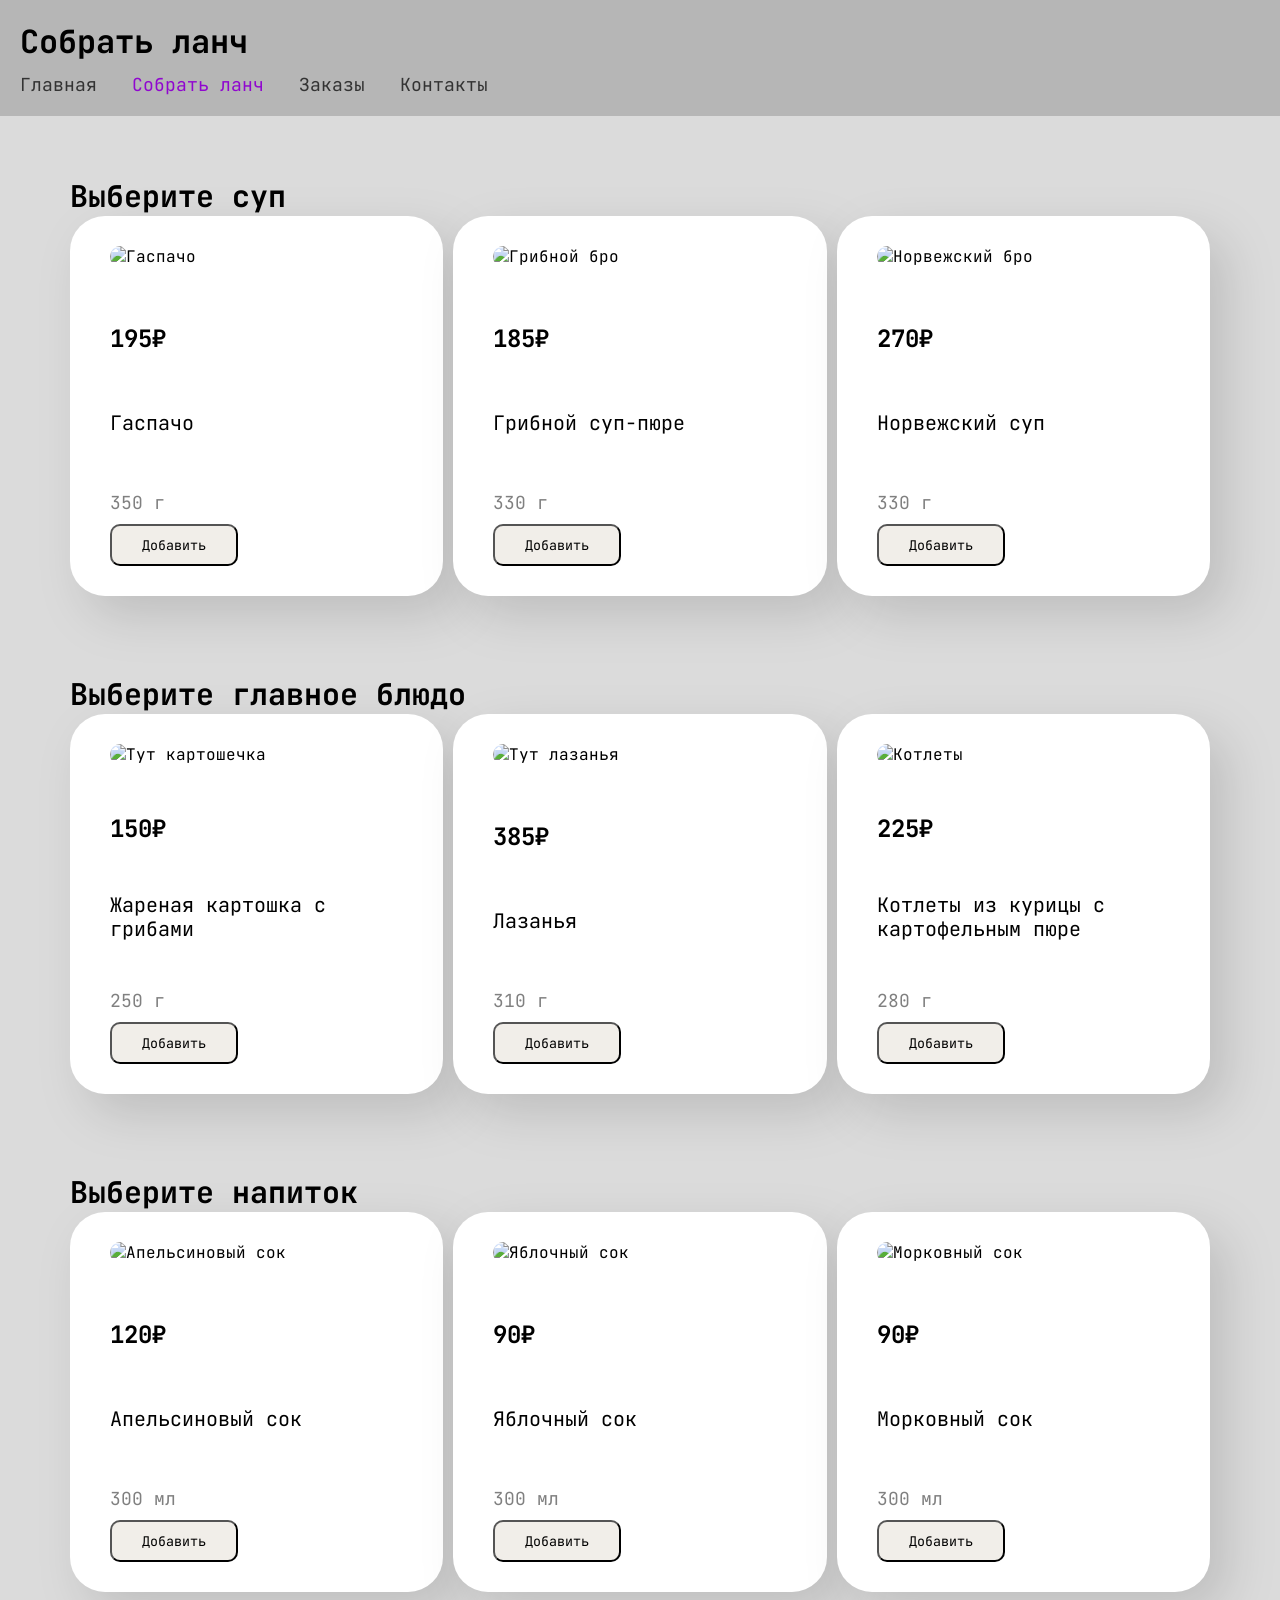
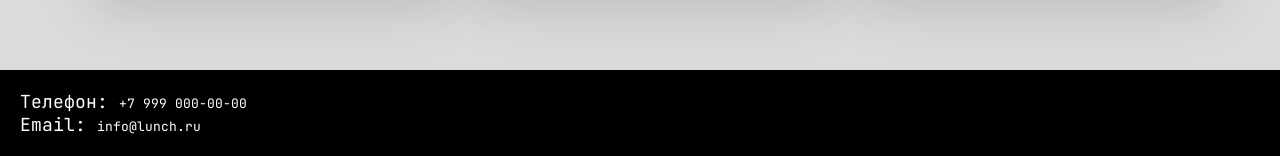
==== lunch.html @ 831307e5 "fix: поправила согласно требованиям" ====
<!doctype html>
<html lang="ru">
<head>
  <meta charset="utf-8">
  <meta name="viewport" content="width=device-width, initial-scale=1">
  <title>Собрать ланч</title>

  <link rel="stylesheet" href="style.css">
  <link rel="stylesheet" href="lunch.css">
</head>
<body>
  <div>
    <header>
      <h1 class="site-title">Собрать ланч</h1>
      <nav class="main-nav">
        <a href="index.html">Главная</a>
        <a href="lunch.html" id="active">Собрать ланч</a>
        <a href="">Заказы</a>
        <a href="#contacts">Контакты</a>
      </nav>
    </header>

    <main>
      <section class="product-section">
        <h2>Выберите суп</h2>
        <div class="products-grid" role="list">
          <div class="product-card" role="listitem">
            <img src="./src/menu/soups/gazpacho.jpg" alt="Гаспачо">
            <p class="price">195₽</p>
            <p class="name">Гаспачо</p>
            <div class="product-bottom">
              <p class="weight">350 г</p>
              <button class="btn">Добавить</button>
            </div>
          </div>

          <div class="product-card">
            <img src="./src/menu/soups/mushroom_soup.jpg" alt="Грибной бро">
            <p class="price">185₽</p>
            <p class="name">Грибной суп-пюре</p>
            <div class="product-bottom">
              <p class="weight">330 г</p>
              <button class="btn">Добавить</button>
            </div>
          </div>

          <div class="product-card">
            <img src="./src/menu/soups/norwegian_soup.jpg" alt="Норвежский бро">
            <p class="price">270₽</p>
            <p class="name">Норвежский суп</p>
            <div class="product-bottom">
              <p class="weight">330 г</p>
              <button class="btn">Добавить</button>
            </div>
          </div>
        </div>
      </section>


      <section class="product-section">
        <h2>Выберите главное блюдо</h2>
        <div class="products-grid">
          <div class="product-card">
            <img src="./src/menu/main_course/friedpotatoeswithmushrooms1.jpg" alt="Тут картошечка">
            <p class="price">150₽</p>
            <p class="name">Жареная картошка с грибами</p>
            <div class="product-bottom">
              <p class="weight">250 г</p>
              <button class="btn">Добавить</button>
            </div>
          </div>

          <div class="product-card">
            <img src="./src/menu/main_course/lasagna.jpg" alt="Тут лазанья">
            <p class="price">385₽</p>
            <p class="name">Лазанья</p>
            <div class="product-bottom">
              <p class="weight">310 г</p>
              <button class="btn">Добавить</button>
            </div>
          </div>

          <div class="product-card">
            <img src="./src/menu/main_course/chickencutletsandmashedpotatoes.jpg" alt="Котлеты">
            <p class="price">225₽</p>
            <p class="name">Котлеты из курицы с картофельным пюре</p>
            <div class="product-bottom">
              <p class="weight">280 г</p>
              <button class="btn">Добавить</button>
            </div>
          </div>
        </div>
      </section>

      <section class="product-section">
        <h2>Выберите напиток</h2>
        <div class="products-grid">
          <div class="product-card">
            <img src="./src/menu/beverages/orangejuice.jpg" alt="Апельсиновый сок">
            <p class="price">120₽</p>
            <p class="name">Апельсиновый сок</p>
            <div class="product-bottom">
              <p class="weight">300 мл</p>
              <button class="btn">Добавить</button>
            </div>
          </div>

          <div class="product-card">
            <img src="./src/menu/beverages/applejuice.jpg" alt="Яблочный сок">
            <p class="price">90₽</p>
            <p class="name">Яблочный сок</p>
            <div class="product-bottom">
              <p class="weight">300 мл</p>
              <button class="btn">Добавить</button>
            </div>
          </div>

          <div class="product-card">
            <img src="./src/menu/beverages/carrotjuice.jpg" alt="Морковный сок">
            <p class="price">90₽</p>
            <p class="name">Морковный сок</p>
            <div class="product-bottom">
              <p class="weight">300 мл</p>
              <button class="btn">Добавить</button>
            </div>
          </div>
        </div>
      </section>
    </main>

    <footer id="contacts">
      <p>Телефон: <a href="tel:+79990000000">+7 999 000-00-00</a></p>
      <p>Email: <a href="mailto:info@lunch.ru">info@lunch.ru</a></p>
  </footer>
  </div>
</body>
</html>
---- style.css ----
@import url('https://fonts.googleapis.com/css2?family=JetBrains+Mono:ital,wght@0,100..800;1,100..800&display=swap');


* {
    box-sizing: border-box;
    margin: 0;
    padding: 0;
    font-family: 'JetBrains Mono', monospace;
}

p {
    font-size: 18px;
}

body {
    display: flex;
    flex-direction: column;
}

header {
    background-color: #b6b6b6;
    padding: 20px;
}

header h1 {
    font-size: 32px;
    margin-bottom: 10px;
}

nav {
    display: flex;
    gap: 15px;
    flex-wrap: wrap;
}

nav a {
    margin-right: 20px;
    text-decoration: none;
    font-size: 18px;
    color: #333;
}

nav a:hover {
    color: #9007cf;
}

#active {
    color: #9007cf;
}

main {
    flex: 1;

    padding: 30px;
    background-color: #dbdbdb;
}

section {
    margin-bottom: 40px;
}

.about h2 {
    width: 100%;
    font-size: 20px;
}

.about img {
    width: 400px;
    height: auto;
    display: block;
    margin: 20px 0;
}

.about p {
   max-width: 500px; 
}

.benefits ul {
    margin-top: 10px;
    padding-left: 20px;
    font-size: 18px;
}

.benefits li {
    margin-bottom: 10px;
}

h2 {
    font-size: 30px;
}

table {
    width: 100%;
    border-collapse: collapse;
    padding: 10px;
    font-size: 16px;
}

table, th, td {
    border: 1px solid #aaa;
}

th, td {
    padding: 12px;
    text-align: left;
}

footer {
    background-color: black;
    color: white;
    padding: 20px;
}

footer a {
    text-decoration: none;
    font-size: small;
    color: white;
}

footer a:hover {
    color: #9007cf;
}

@media (max-width: 800px) {
    .about img {
        width: 500px;
    }
    nav {
        justify-content: space-between;
    }

    
}

@media (max-width: 600px) {
    header h1 {
        text-align: center;
    }
    nav {
        flex-direction: column;
        align-items: center;
    }

    nav a {
        font-size: 22px;
    }
    .about img {
        width: 100%;
    }
    table {
        font-size: 14px;
    }
}

@media (max-width: 400px) {
    table {
        font-size: 12px;
    }
}
---- lunch.css ----
.product-section {
    padding: 30px 40px;
    background: transparent;
    margin-bottom: 18px;
  }
  
.products-grid {
    display:grid;
    grid-template-columns: repeat(3, 1fr);
    gap: 10px;
}

.product-card {
    display:flex;
    flex-direction:column;

    justify-content: space-between;
    min-height: 380px;

    padding: 30px 40px;
    border-radius: 35px;
    cursor: pointer;
    filter: drop-shadow(17px 19px 24px rgba(0,0,0,0.13));
    background: white;  
}

.product-card:hover {
    border: 2px solid;
    border-color: #9007cf;
}

.product-card img {
    width:100%;
    height: auto;
    display:block;
    border-radius: 35px;
}

.product-card .price {
    font-size: 24px;
    font-weight:700;
}


.product-card .name {
    font-size: 20px;
    line-height:1.2;
}


.product-card .weight {
    color: gray;
}

.product-card .btn {
    background:#f1eee9;
    margin-top: 10px;
    padding: 10px 30px;
    border-radius: 10px;
    cursor: pointer;
}


.product-card:hover .btn {
    background: #aaaaaa;
}

@media (max-width: 800px){
    .products-grid { grid-template-columns: repeat(2,1fr); }

    nav {
        justify-content: space-between;
    }
}

@media (max-width: 600px){
    header h1 {
        text-align: center;
    }
    nav {
        flex-direction: column;
        align-items: center;
    }
    nav a { font-size: 22px; }

    .product-section h2 { text-align:center; }

    .products-grid { grid-template-columns: 1fr; }

}
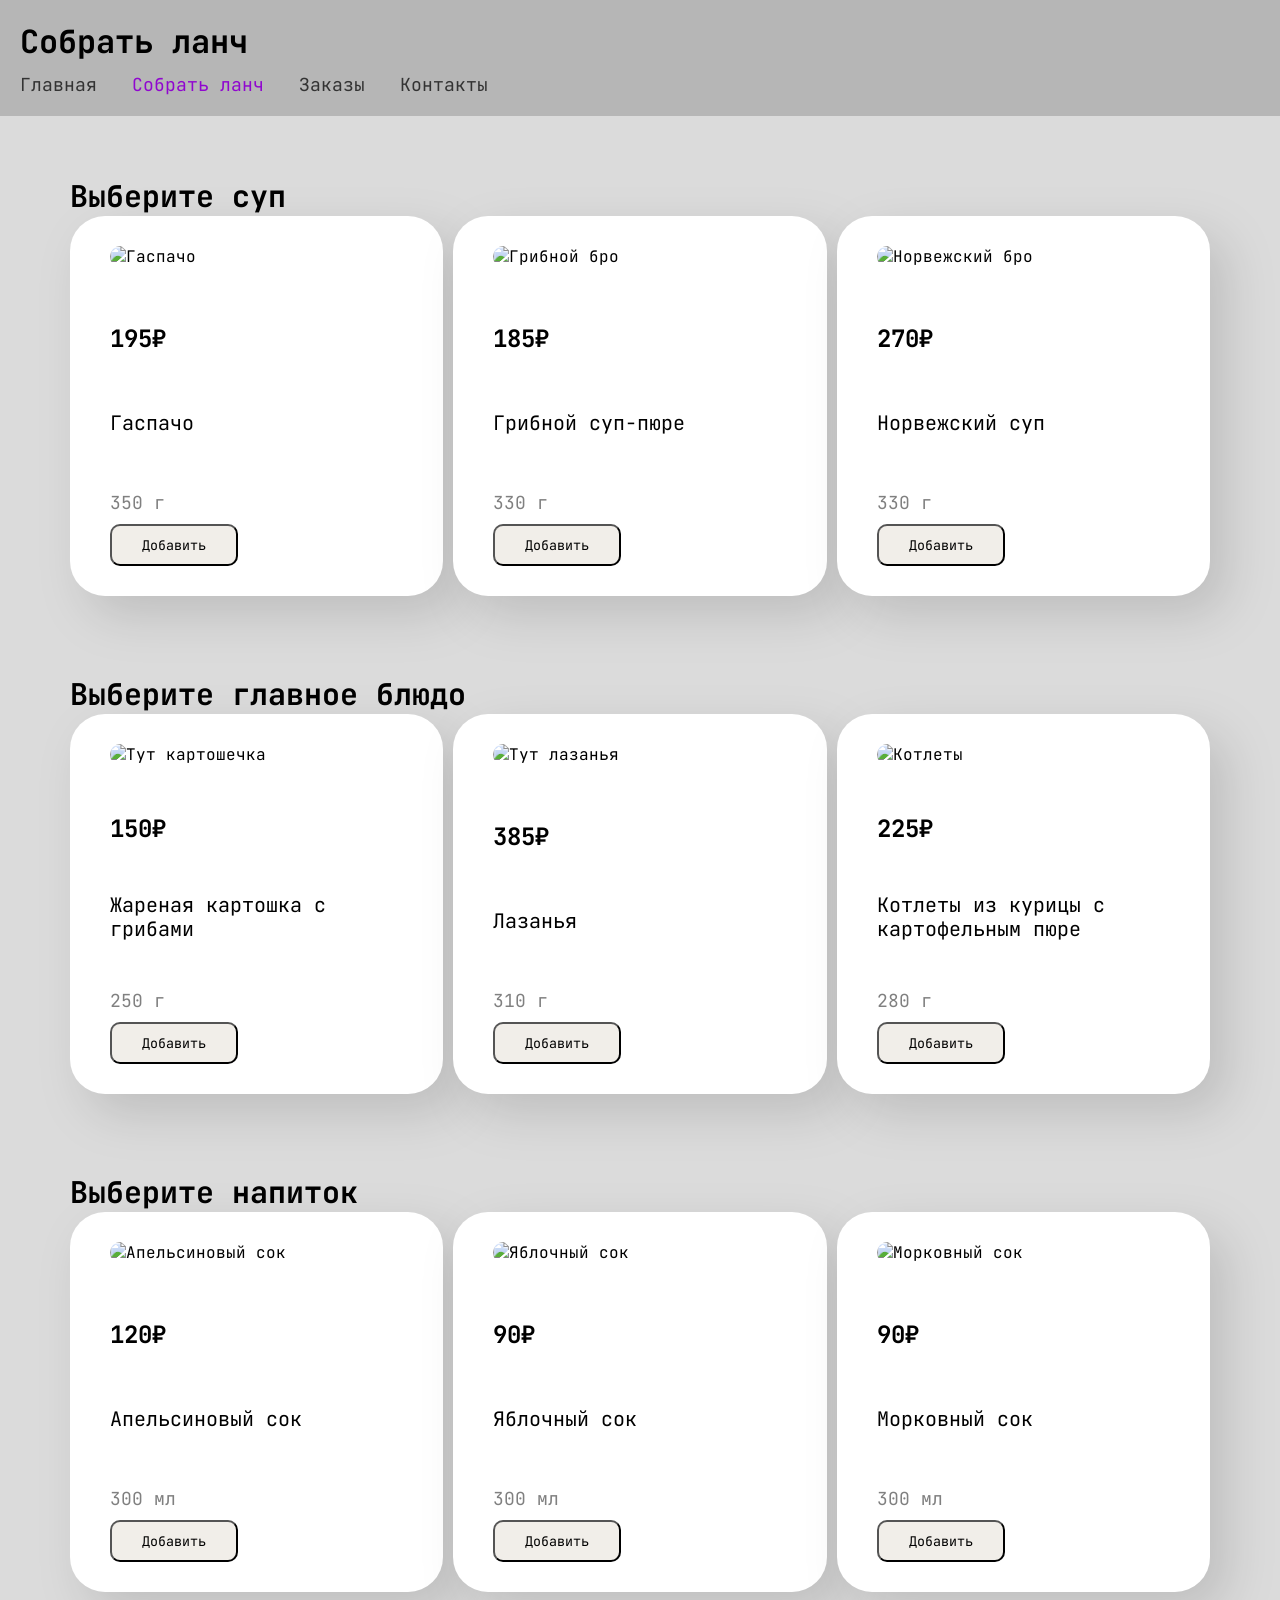
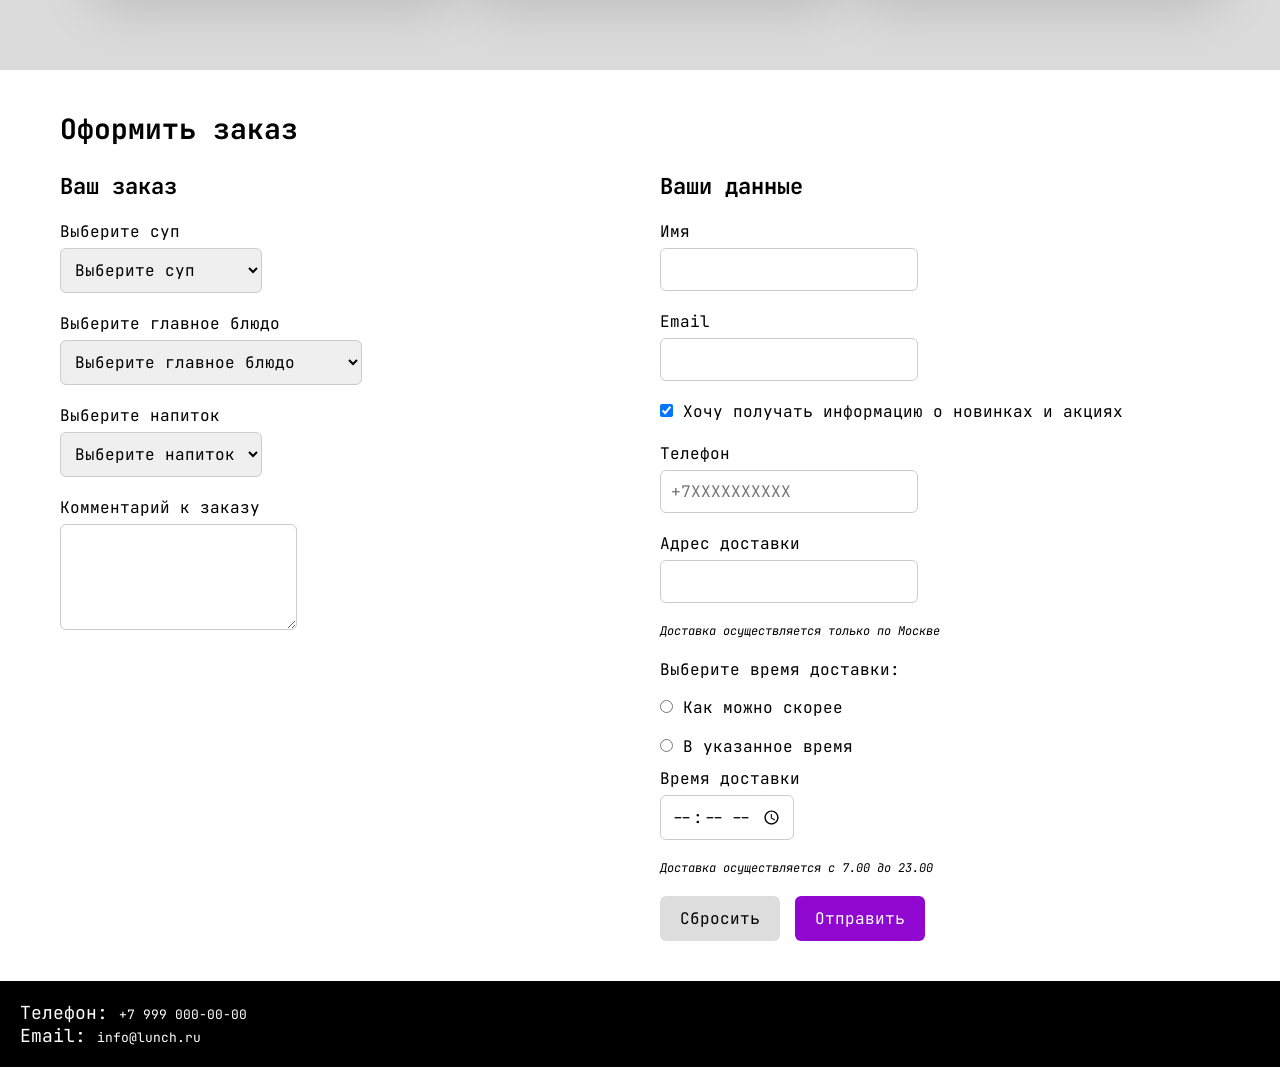
==== commit 607a8923: "сделала лр3" ====
--- a/lunch.html
+++ b/lunch.html
@@ -128,6 +128,97 @@
       </section>
     </main>
 
+    <section class="order-section">
+      <h2 class="order-title">Оформить заказ</h2>
+    
+      <form action="https://httpbin.org/post" method="post" class="order-form">
+    
+        <div class="order-column">
+          <h3>Ваш заказ</h3>
+    
+          <label for="soup">Выберите суп</label>
+          <select id="soup" name="soup" required>
+            <option value="">Выберите суп</option>
+            <option value="gaspacho">Гаспачо</option>
+            <option value="mushroom">Грибной суп-пюре</option>
+            <option value="norwegian">Норвежский суп</option>
+          </select>
+    
+          <label for="main">Выберите главное блюдо</label>
+          <select id="main" name="main" required>
+            <option value="">Выберите главное блюдо</option>
+            <option value="potatoes_mushrooms">Жареная картошка с грибами</option>
+            <option value="lasagna">Лазанья</option>
+            <option value="chicken_cutlets">Котлеты из курицы с пюре</option>
+          </select>
+    
+          <label for="drink">Выберите напиток</label>
+          <select id="drink" name="drink" required>
+            <option value="">Выберите напиток</option>
+            <option value="orange_juice">Апельсиновый сок</option>
+            <option value="apple_juice">Яблочный сок</option>
+            <option value="carrot_juice">Морковный сок</option>
+          </select>
+    
+          <label for="comment">Комментарий к заказу</label>
+          <textarea id="comment" name="comment" rows="4"></textarea>
+        </div>
+    
+        <div class="order-column">
+          <h3>Ваши данные</h3>
+    
+          <label for="name">Имя</label>
+          <input id="name" name="name" type="text" required>
+    
+          <label for="email">Email</label>
+          <input id="email" name="email" type="email" required>
+    
+          <label class="checkbox-label">
+            <input type="checkbox" name="subscribe" checked>
+            Хочу получать информацию о новинках и акциях
+          </label>
+    
+          <label for="phone">Телефон</label>
+          <input id="phone" name="phone" type="tel" required pattern="^\+7\d{10}$" placeholder="+7XXXXXXXXXX" title="Введите номер в формате +7XXXXXXXXXX или 8XXXXXXXXXX">
+    
+          <label for="address">Адрес доставки</label>
+          <input id="address" name="address" type="text" required>
+          <p class="constraint">Доставка осуществляется только по Москве</p>
+          
+          <p class="radio-title">Выберите время доставки:</p>
+          <label class="radio-row">
+            <input type="radio" name="delivery" value="fast">
+            <span>Как можно скорее</span>
+          </label>
+          
+          <label class="radio-row">
+            <input type="radio" name="delivery" value="exact">
+            <span>В указанное время</span>
+          </label>
+          
+          
+    
+          <label for="time">Время доставки</label>
+          <input
+            id="time"
+            name="time"
+            type="time"
+            min="07:00"
+            max="23:00"
+            step="300"
+          >
+          <p class="constraint">Доставка осуществляется с 7.00 до 23.00</p>
+    
+          <div class="form-buttons">
+            <button type="reset" class="btn-reset">Сбросить</button>
+            <button type="submit" class="btn-submit">Отправить</button>
+          </div>
+        </div>
+    
+      </form>
+    </section>
+    
+
     <footer id="contacts">
       <p>Телефон: <a href="tel:+79990000000">+7 999 000-00-00</a></p>
       <p>Email: <a href="mailto:info@lunch.ru">info@lunch.ru</a></p>
--- a/lunch.css
+++ b/lunch.css
@@ -65,6 +65,102 @@
     background: #aaaaaa;
 }
 
+
+.order-section {
+    padding: 40px 20px;
+    max-width: 1200px;
+    margin: 0 auto;
+  }
+  
+  .order-title {
+    font-size: 28px;
+    margin-bottom: 25px;
+  }
+  
+  .order-form {
+    display: grid;
+    grid-template-columns: 1fr 1fr;
+    gap: 40px;
+  }
+  
+  .order-column h3 {
+    font-size: 22px;
+    margin-bottom: 20px;
+  }
+  
+  .order-column label {
+    display: block;
+    margin-bottom: 6px;
+    font-size: 16px;
+  }
+  
+  .order-column select,
+  .order-column input,
+  .order-column textarea {
+    padding: 10px;
+    font-size: 16px;
+    margin-bottom: 20px;
+    border-radius: 6px;
+    border: 1px solid #ccc;
+  }
+  
+  .checkbox-label {
+    display: grid;
+    align-items: start;
+    gap: 10px;
+    margin-bottom: 20px;
+    font-size: 16px;
+  }
+  
+  .radio-title {
+    font-size: 16px;
+    margin: 20px 0 10px 0;
+  }
+
+  .radio-row {
+    display: flex;
+    align-items: center;
+    gap: 10px;
+    margin-bottom: 10px;
+  }
+  
+  .radio-row input[type="radio"] {
+    margin: 10px 0;
+  }
+  
+  
+
+  .form-buttons {
+    margin-top: 20px;
+    display: flex;
+    gap: 15px;
+  }
+  
+  .btn-reset,
+  .btn-submit {
+    padding: 12px 20px;
+    font-size: 16px;
+    border-radius: 6px;
+    cursor: pointer;
+    border: none;
+  }
+  
+  .btn-reset {
+    background: #ddd;
+  }
+  
+  .btn-submit {
+    background: #9007cf;
+    color: white;
+  }
+
+  .constraint {
+    font-style: italic;
+    font-size: 12px;
+  }
+
+
+
 @media (max-width: 800px){
     .products-grid { grid-template-columns: repeat(2,1fr); }
 
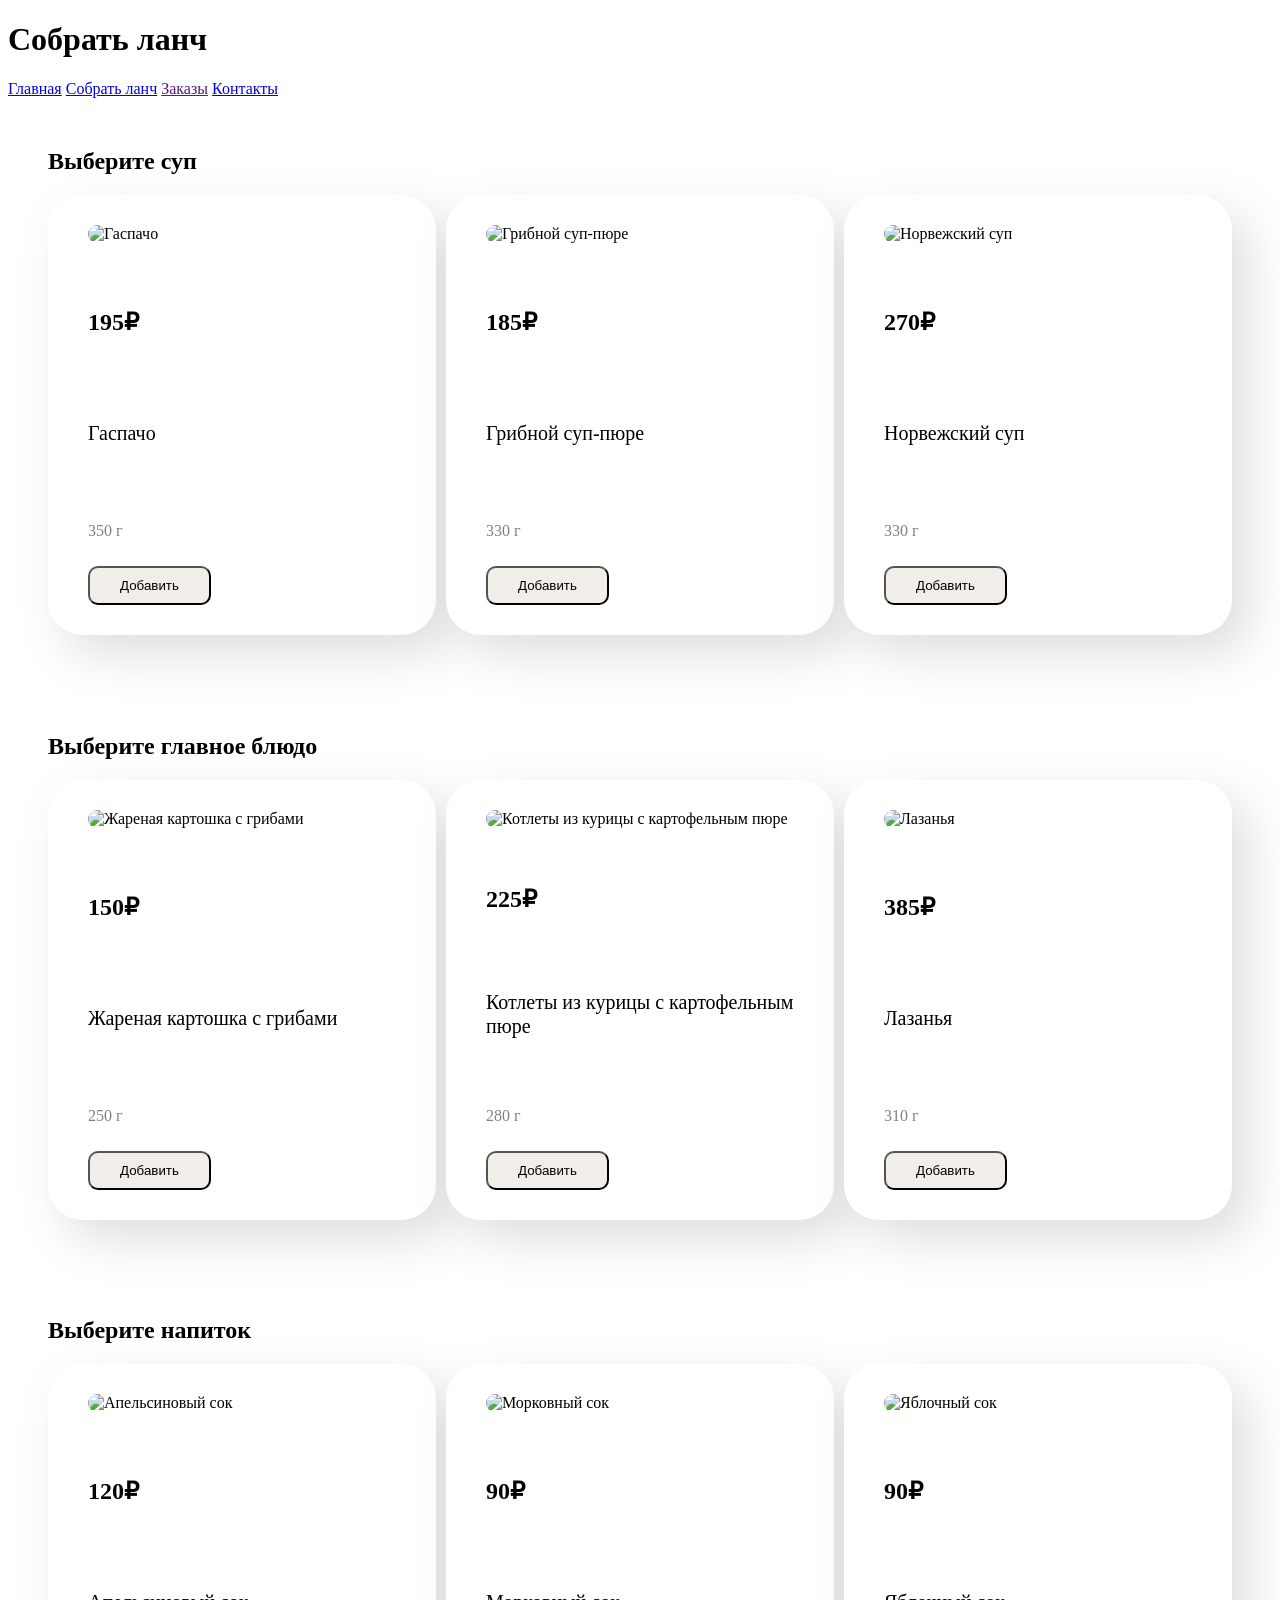
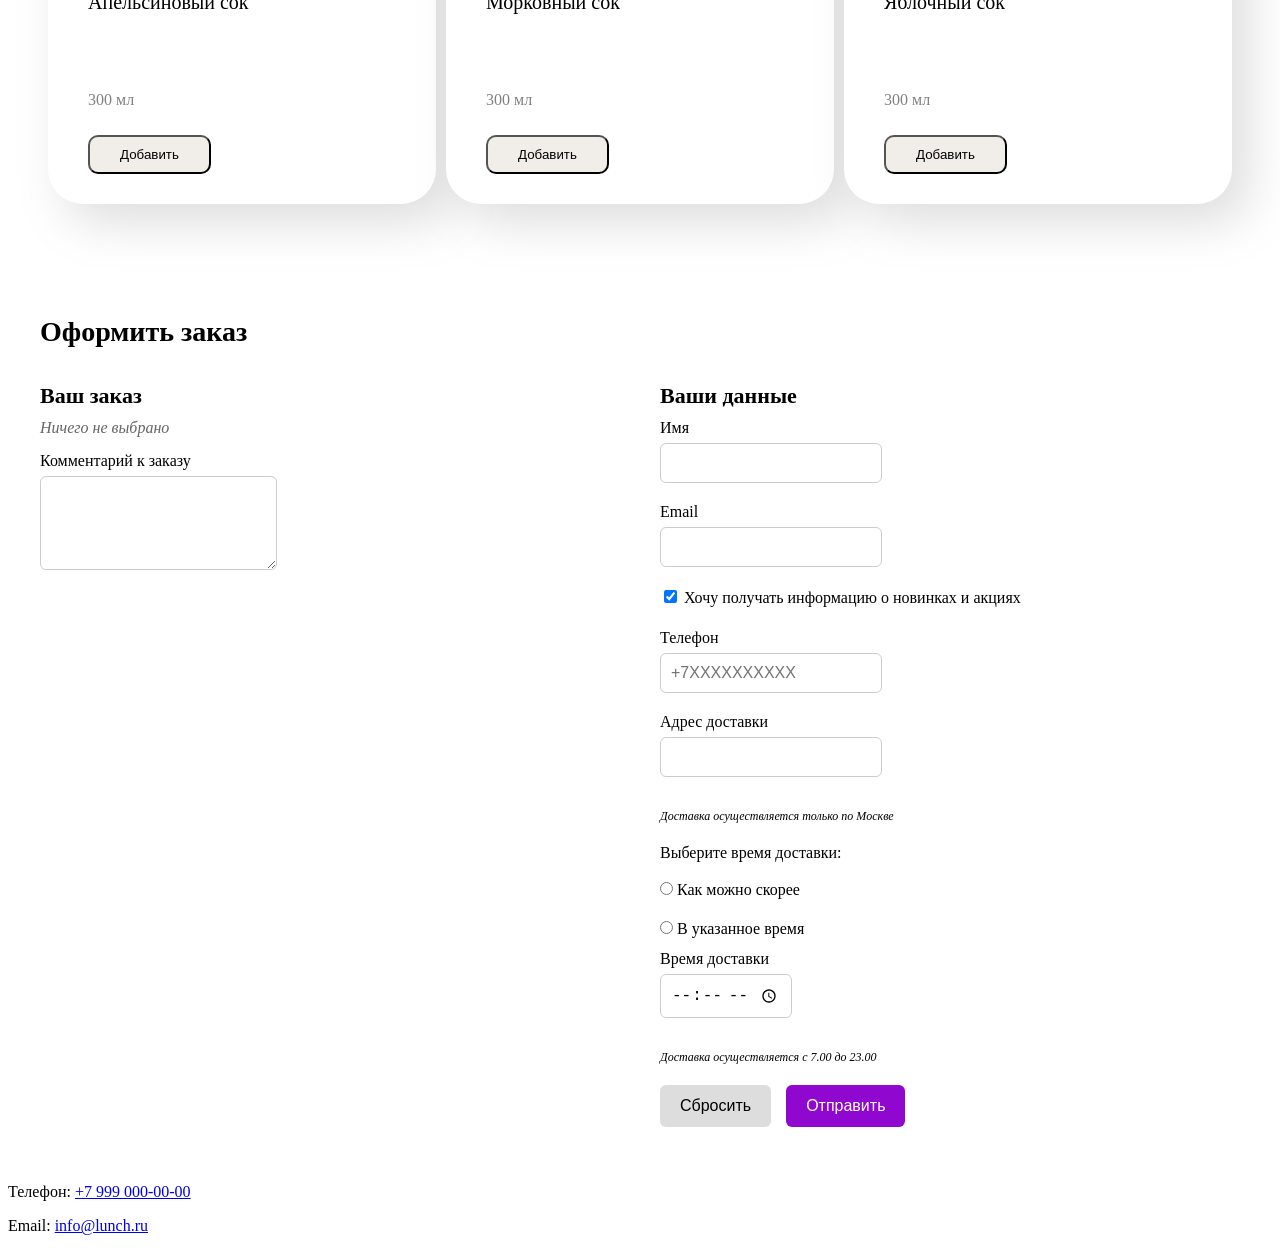
==== commit 2af76203: "сделала лр4" ====
--- a/lunch.html
+++ b/lunch.html
@@ -21,144 +21,37 @@
     </header>
 
     <main>
-      <section class="product-section">
+      <section class="product-section" data-category="soup">
         <h2>Выберите суп</h2>
-        <div class="products-grid" role="list">
-          <div class="product-card" role="listitem">
-            <img src="./src/menu/soups/gazpacho.jpg" alt="Гаспачо">
-            <p class="price">195₽</p>
-            <p class="name">Гаспачо</p>
-            <div class="product-bottom">
-              <p class="weight">350 г</p>
-              <button class="btn">Добавить</button>
-            </div>
-          </div>
-
-          <div class="product-card">
-            <img src="./src/menu/soups/mushroom_soup.jpg" alt="Грибной бро">
-            <p class="price">185₽</p>
-            <p class="name">Грибной суп-пюре</p>
-            <div class="product-bottom">
-              <p class="weight">330 г</p>
-              <button class="btn">Добавить</button>
-            </div>
-          </div>
-
-          <div class="product-card">
-            <img src="./src/menu/soups/norwegian_soup.jpg" alt="Норвежский бро">
-            <p class="price">270₽</p>
-            <p class="name">Норвежский суп</p>
-            <div class="product-bottom">
-              <p class="weight">330 г</p>
-              <button class="btn">Добавить</button>
-            </div>
-          </div>
-        </div>
+        <div class="products-grid"></div>
       </section>
-
-
-      <section class="product-section">
+      
+      <section class="product-section" data-category="main">
         <h2>Выберите главное блюдо</h2>
-        <div class="products-grid">
-          <div class="product-card">
-            <img src="./src/menu/main_course/friedpotatoeswithmushrooms1.jpg" alt="Тут картошечка">
-            <p class="price">150₽</p>
-            <p class="name">Жареная картошка с грибами</p>
-            <div class="product-bottom">
-              <p class="weight">250 г</p>
-              <button class="btn">Добавить</button>
-            </div>
-          </div>
-
-          <div class="product-card">
-            <img src="./src/menu/main_course/lasagna.jpg" alt="Тут лазанья">
-            <p class="price">385₽</p>
-            <p class="name">Лазанья</p>
-            <div class="product-bottom">
-              <p class="weight">310 г</p>
-              <button class="btn">Добавить</button>
-            </div>
-          </div>
-
-          <div class="product-card">
-            <img src="./src/menu/main_course/chickencutletsandmashedpotatoes.jpg" alt="Котлеты">
-            <p class="price">225₽</p>
-            <p class="name">Котлеты из курицы с картофельным пюре</p>
-            <div class="product-bottom">
-              <p class="weight">280 г</p>
-              <button class="btn">Добавить</button>
-            </div>
-          </div>
-        </div>
+        <div class="products-grid"></div>
       </section>
-
-      <section class="product-section">
+      
+      <section class="product-section" data-category="drink">
         <h2>Выберите напиток</h2>
-        <div class="products-grid">
-          <div class="product-card">
-            <img src="./src/menu/beverages/orangejuice.jpg" alt="Апельсиновый сок">
-            <p class="price">120₽</p>
-            <p class="name">Апельсиновый сок</p>
-            <div class="product-bottom">
-              <p class="weight">300 мл</p>
-              <button class="btn">Добавить</button>
-            </div>
-          </div>
-
-          <div class="product-card">
-            <img src="./src/menu/beverages/applejuice.jpg" alt="Яблочный сок">
-            <p class="price">90₽</p>
-            <p class="name">Яблочный сок</p>
-            <div class="product-bottom">
-              <p class="weight">300 мл</p>
-              <button class="btn">Добавить</button>
-            </div>
-          </div>
-
-          <div class="product-card">
-            <img src="./src/menu/beverages/carrotjuice.jpg" alt="Морковный сок">
-            <p class="price">90₽</p>
-            <p class="name">Морковный сок</p>
-            <div class="product-bottom">
-              <p class="weight">300 мл</p>
-              <button class="btn">Добавить</button>
-            </div>
-          </div>
-        </div>
+        <div class="products-grid"></div>
       </section>
     </main>
 
     <section class="order-section">
       <h2 class="order-title">Оформить заказ</h2>
-    
+
       <form action="https://httpbin.org/post" method="post" class="order-form">
     
         <div class="order-column">
           <h3>Ваш заказ</h3>
-    
-          <label for="soup">Выберите суп</label>
-          <select id="soup" name="soup" required>
-            <option value="">Выберите суп</option>
-            <option value="gaspacho">Гаспачо</option>
-            <option value="mushroom">Грибной суп-пюре</option>
-            <option value="norwegian">Норвежский суп</option>
-          </select>
-    
-          <label for="main">Выберите главное блюдо</label>
-          <select id="main" name="main" required>
-            <option value="">Выберите главное блюдо</option>
-            <option value="potatoes_mushrooms">Жареная картошка с грибами</option>
-            <option value="lasagna">Лазанья</option>
-            <option value="chicken_cutlets">Котлеты из курицы с пюре</option>
-          </select>
-    
-          <label for="drink">Выберите напиток</label>
-          <select id="drink" name="drink" required>
-            <option value="">Выберите напиток</option>
-            <option value="orange_juice">Апельсиновый сок</option>
-            <option value="apple_juice">Яблочный сок</option>
-            <option value="carrot_juice">Морковный сок</option>
-          </select>
+
+          <div id="nothing-selected" class="selected-empty">Ничего не выбрано</div>
+        
+          <div id="selected-soup" class="selected-block"><h3>Суп:</h3> <span>Суп не выбран</span></div>
+          <div id="selected-main" class="selected-block"><h3>Главное блюдо:</h3> <span>Блюдо не выбрано</span></div>
+          <div id="selected-drink" class="selected-block"><h3>Напиток:</h3>  <span>Напиток не выбран</span></div>
+        
+          <p id="total-price" class="total-price">Итого: <span id="total">0</span> ₽</p>
     
           <label for="comment">Комментарий к заказу</label>
           <textarea id="comment" name="comment" rows="4"></textarea>
@@ -224,5 +117,8 @@
       <p>Email: <a href="mailto:info@lunch.ru">info@lunch.ru</a></p>
   </footer>
   </div>
+  <script src="./scripts/data.js"></script>
+  <script src="./scripts/render.js"></script>
+  <script src="./scripts/order.js"></script>
 </body>
 </html>
--- a/lunch.css
+++ b/lunch.css
@@ -1,3 +1,15 @@
+.selected-block {
+  display: none;
+}
+
+.selected-empty {
+  font-style: italic;
+  color: #666;
+  margin-bottom: 15px;
+}
+
+
+
 .product-section {
     padding: 30px 40px;
     background: transparent;
@@ -66,6 +78,16 @@
 }
 
 
+.product-card.selected {
+  border: 2px solid;
+  border-color: #9007cf;
+}
+
+.product-card.selected .btn {
+  background: #aaaaaa;
+}
+
+
 .order-section {
     padding: 40px 20px;
     max-width: 1200px;
@@ -85,7 +107,8 @@
   
   .order-column h3 {
     font-size: 22px;
-    margin-bottom: 20px;
+    margin-top: 10px;
+    margin-bottom: 10px;
   }
   
   .order-column label {
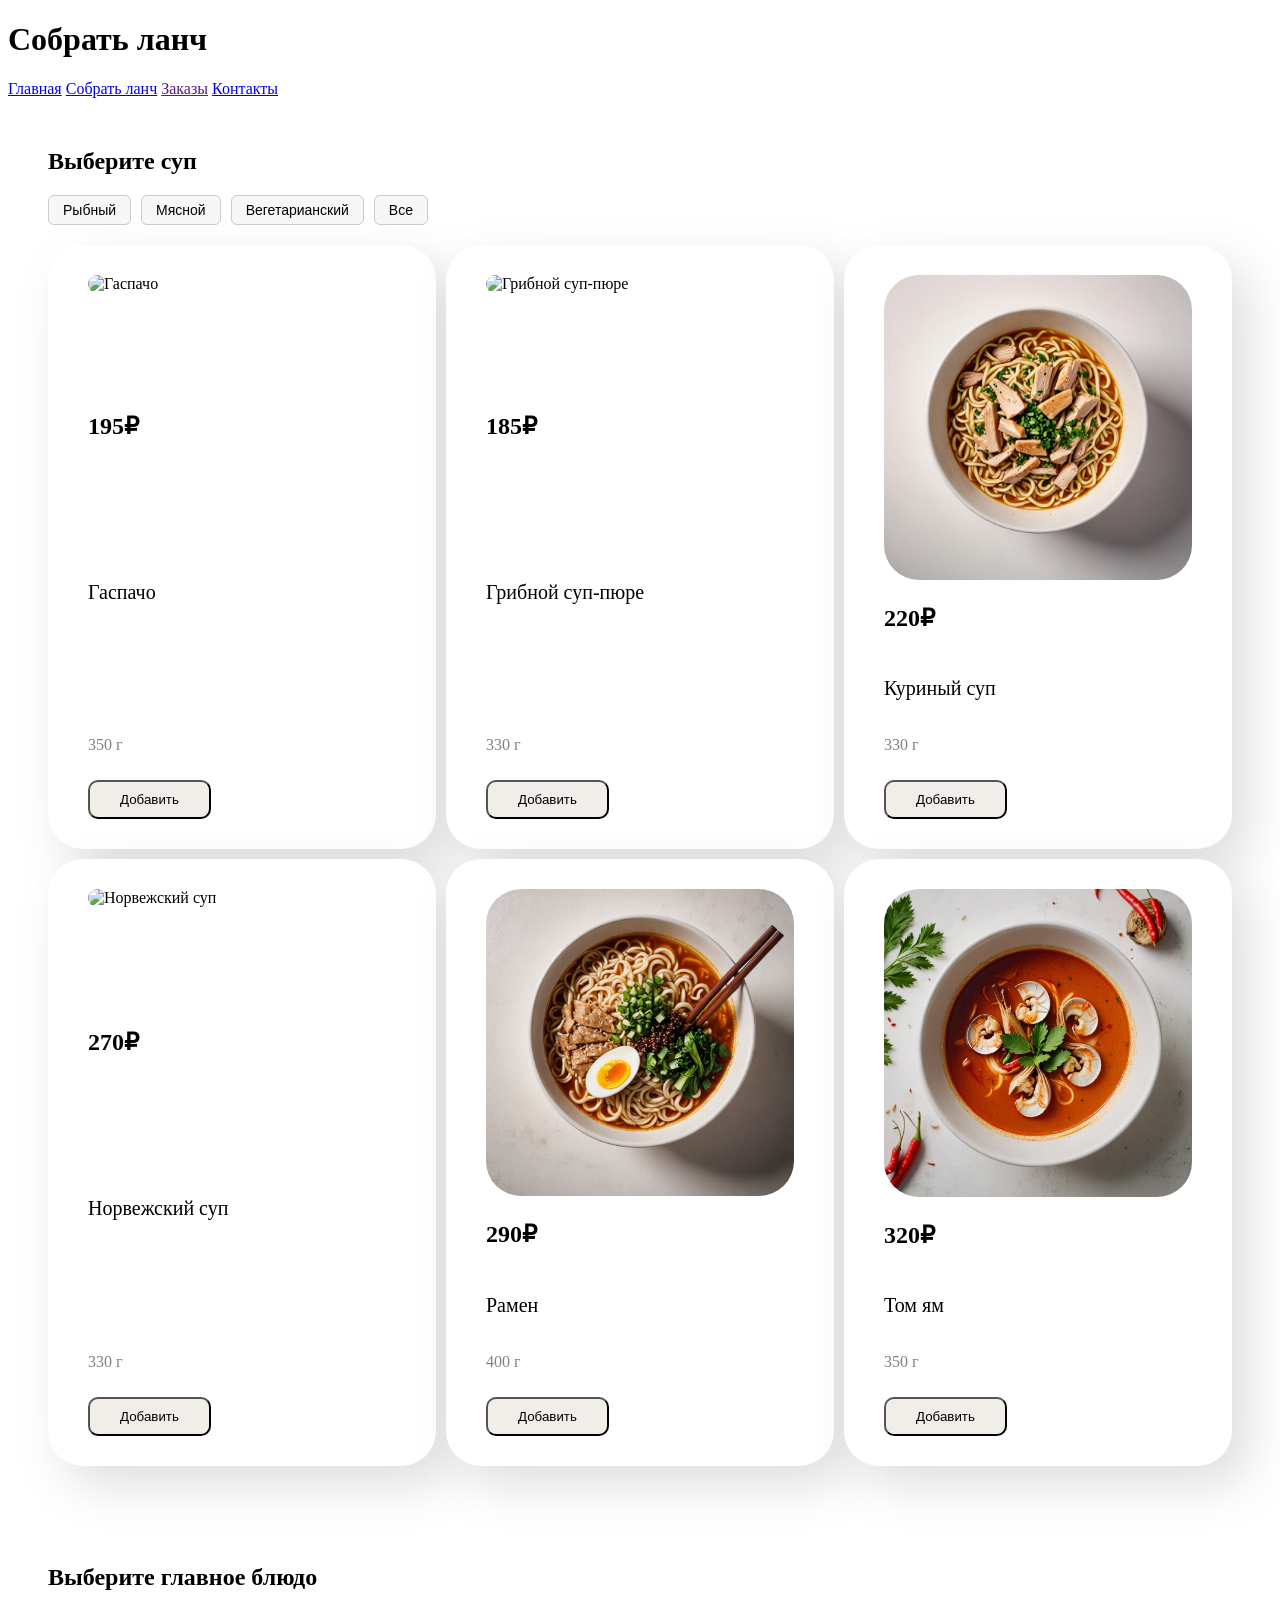
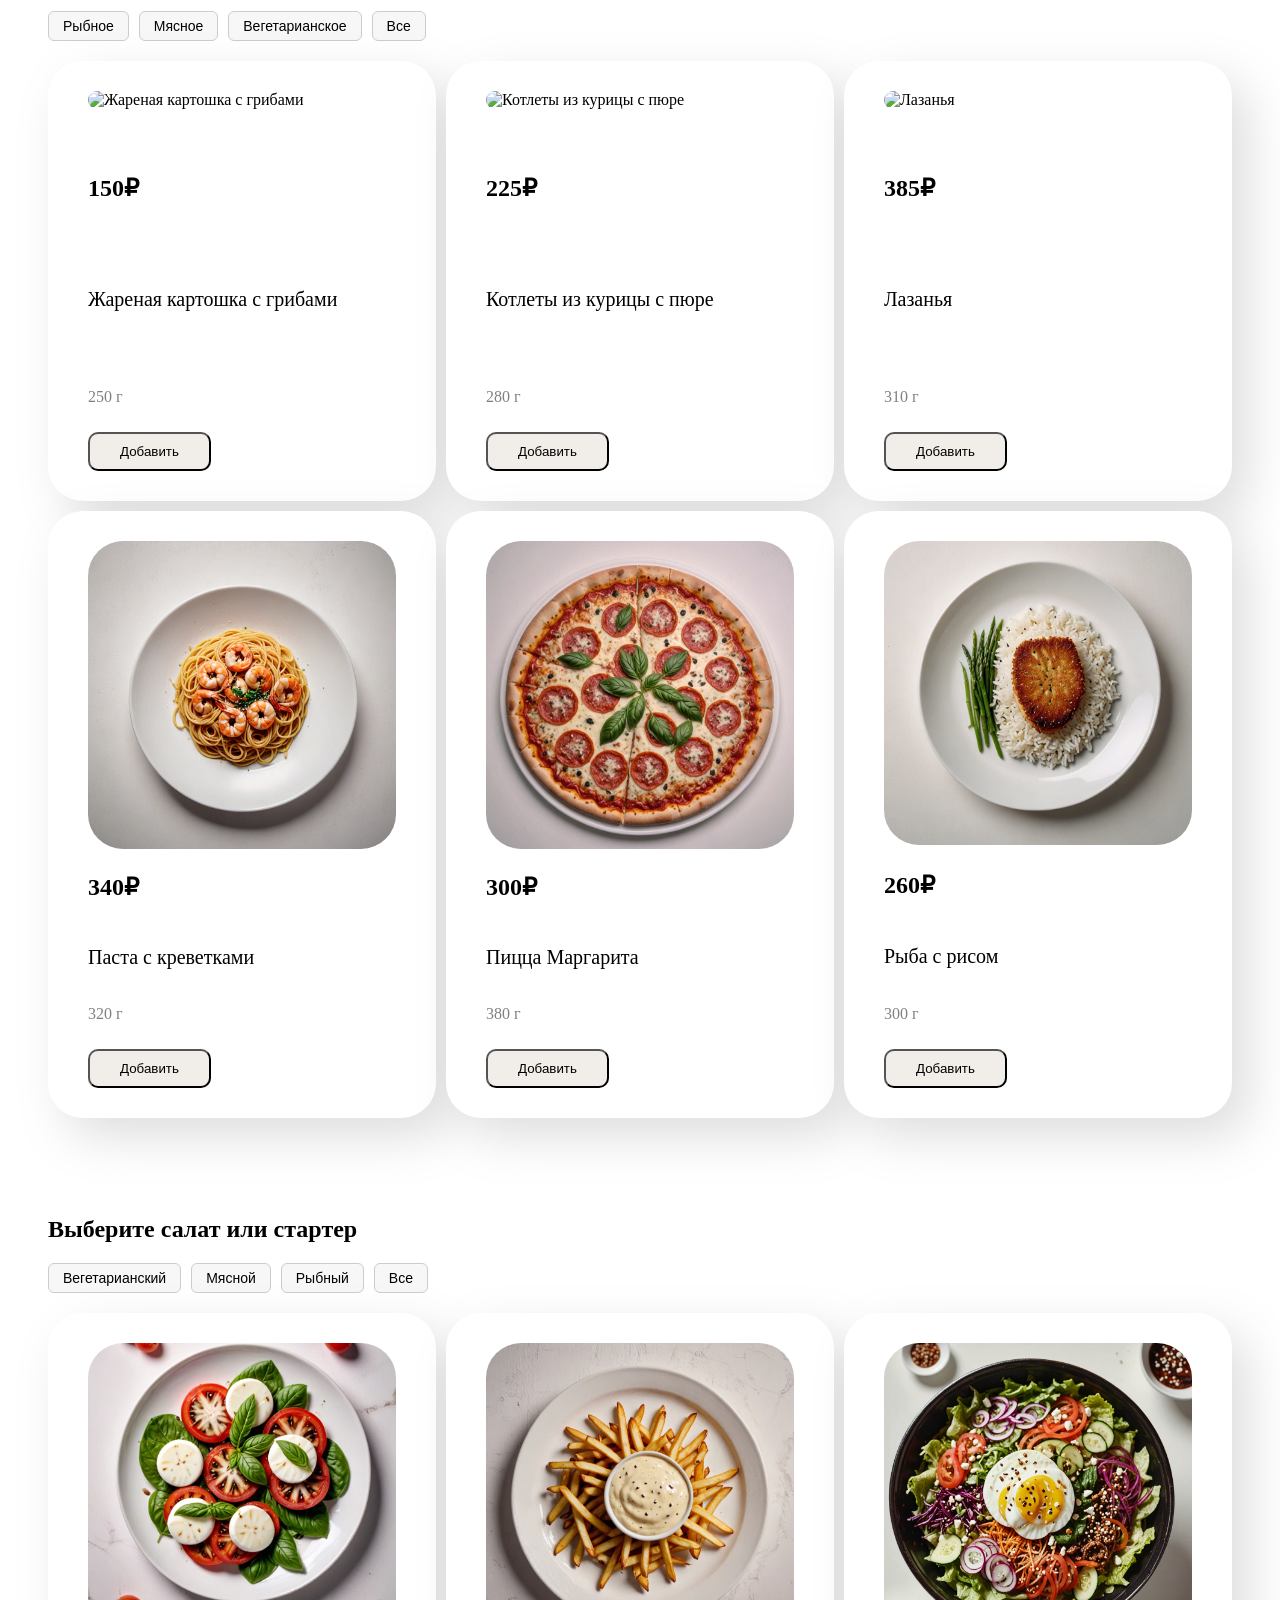
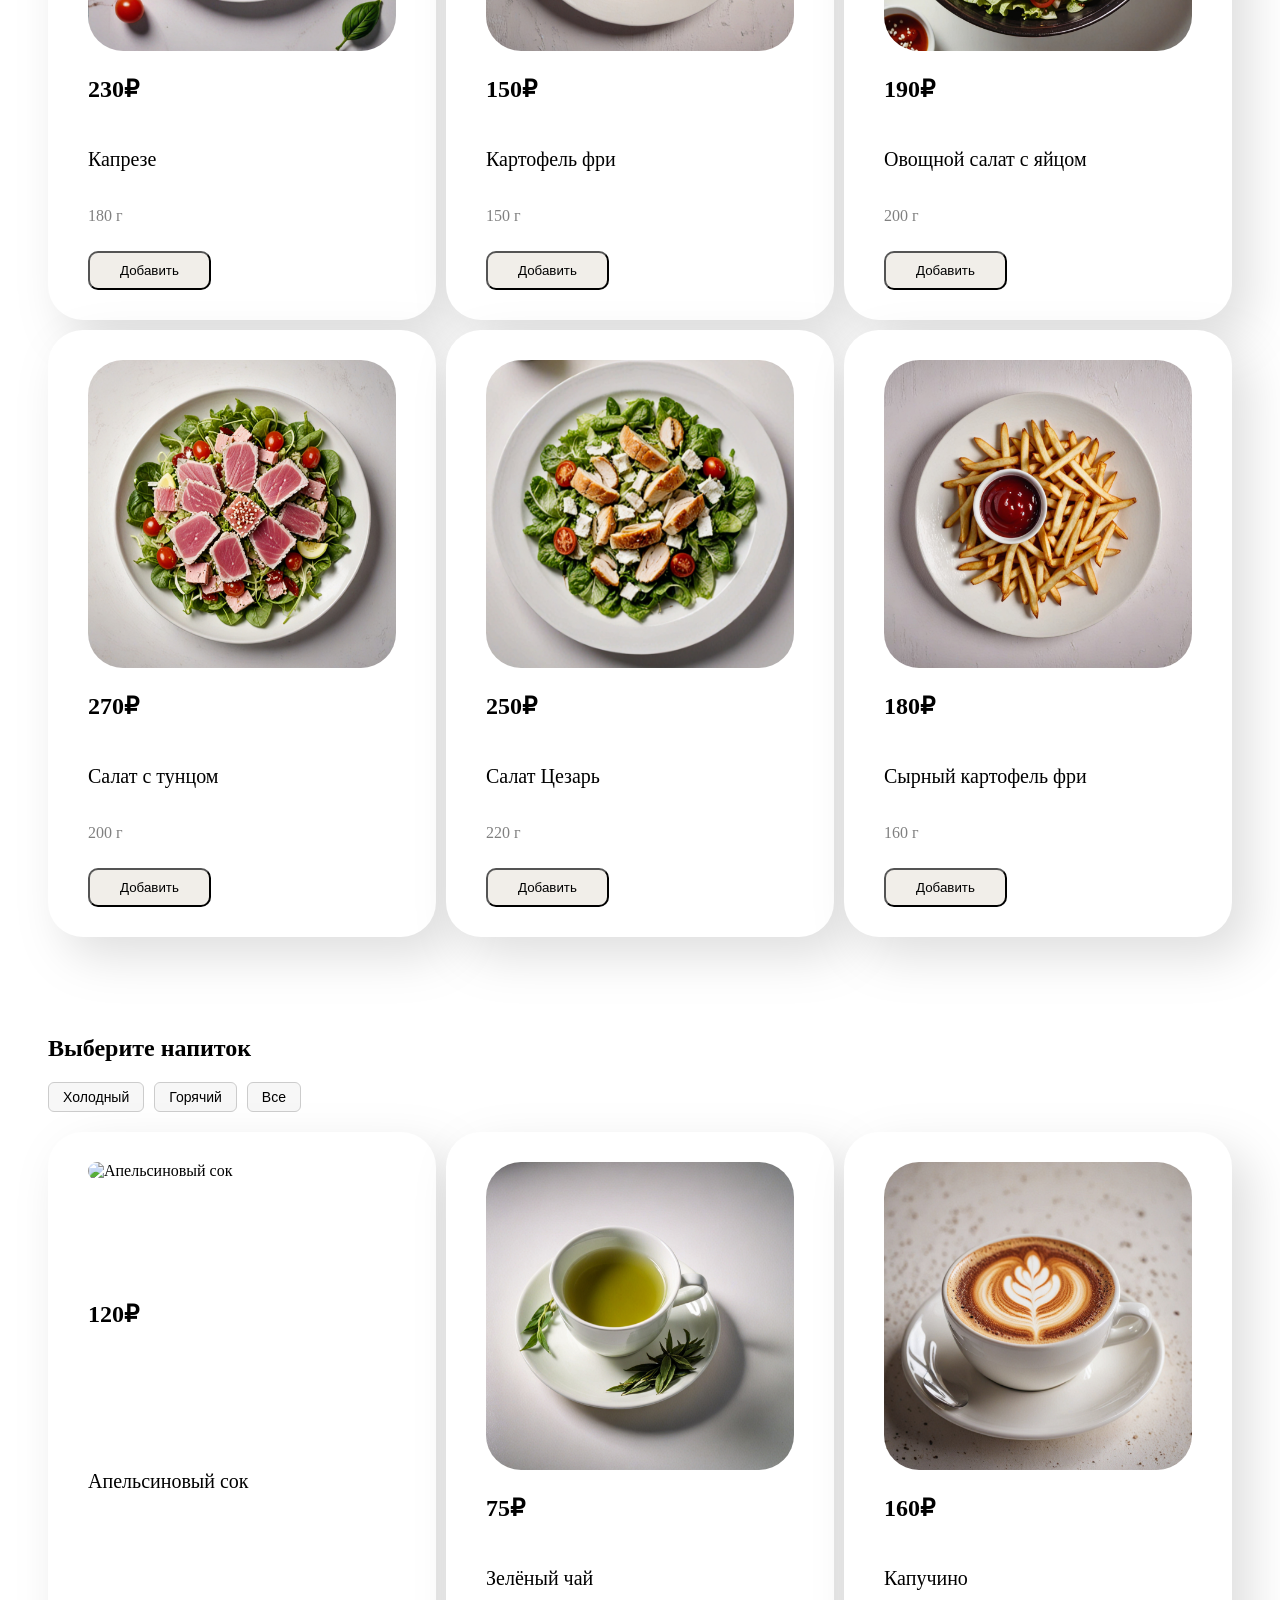
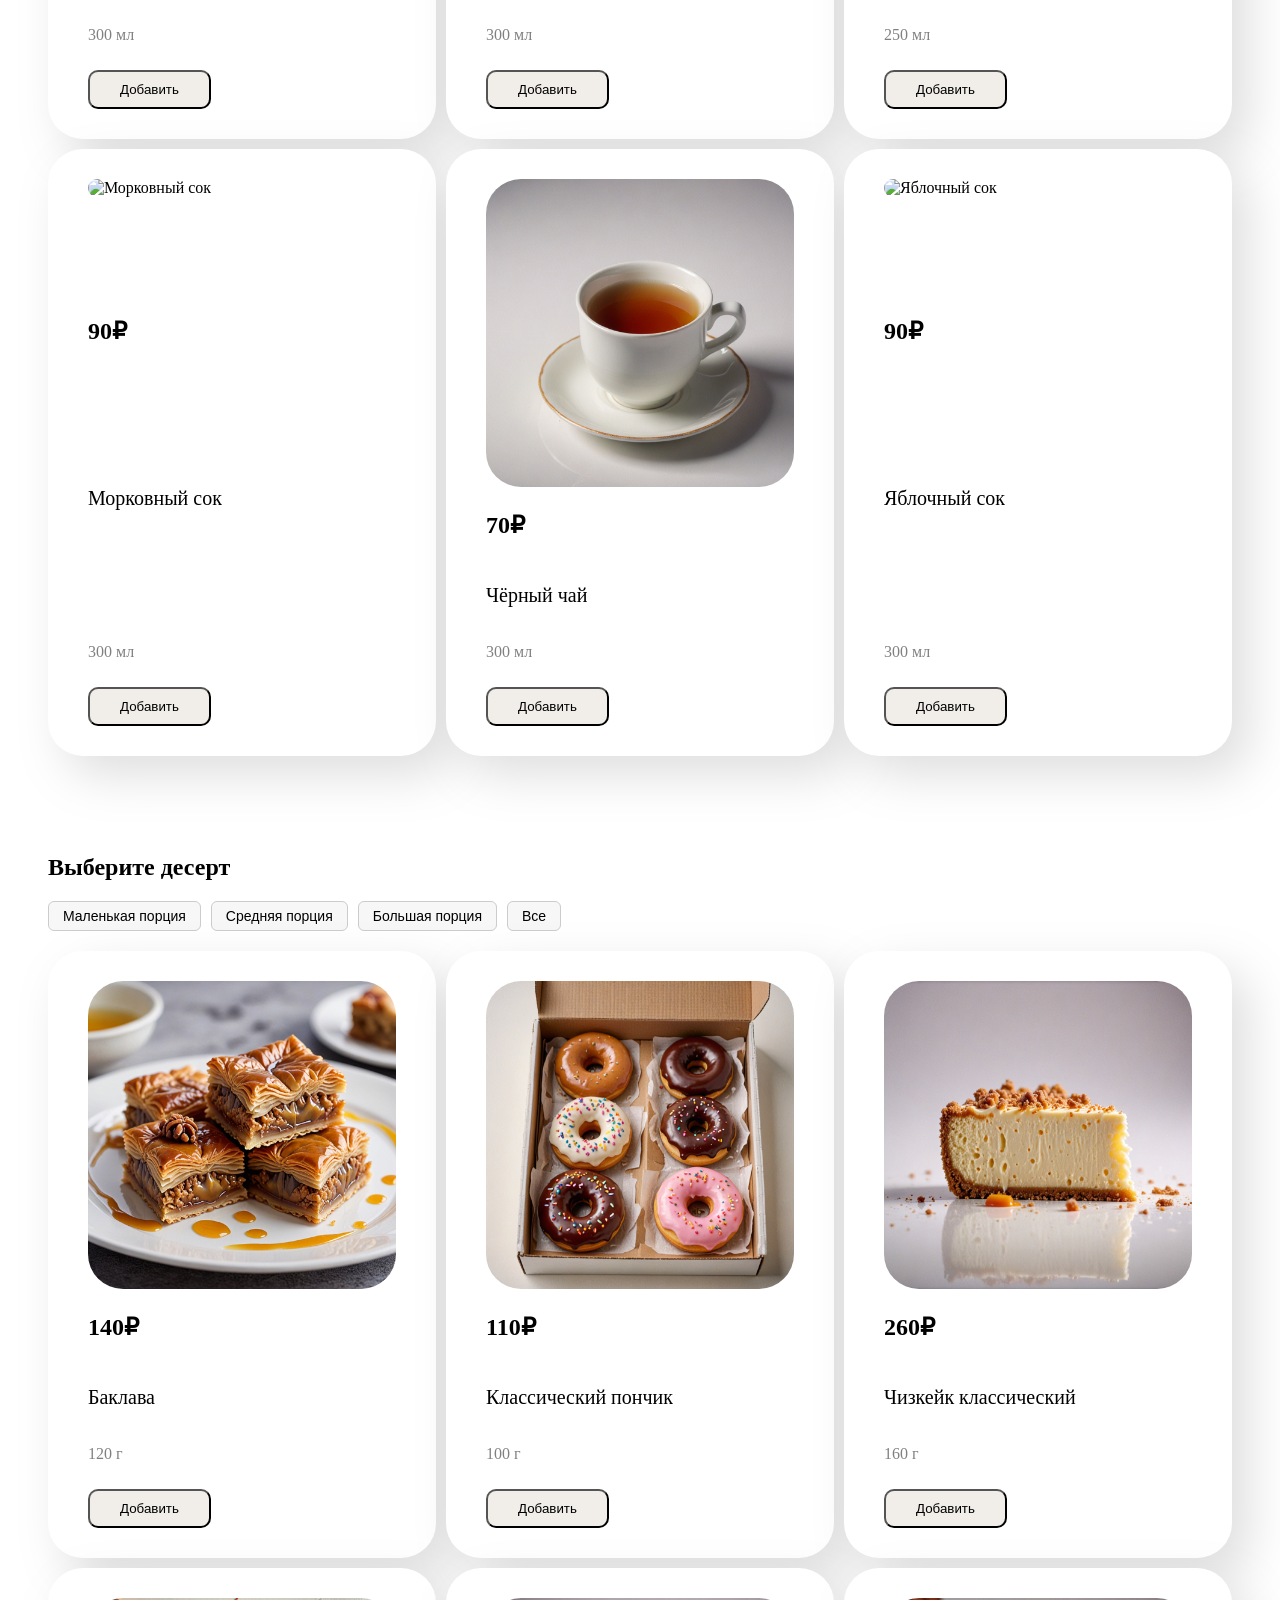
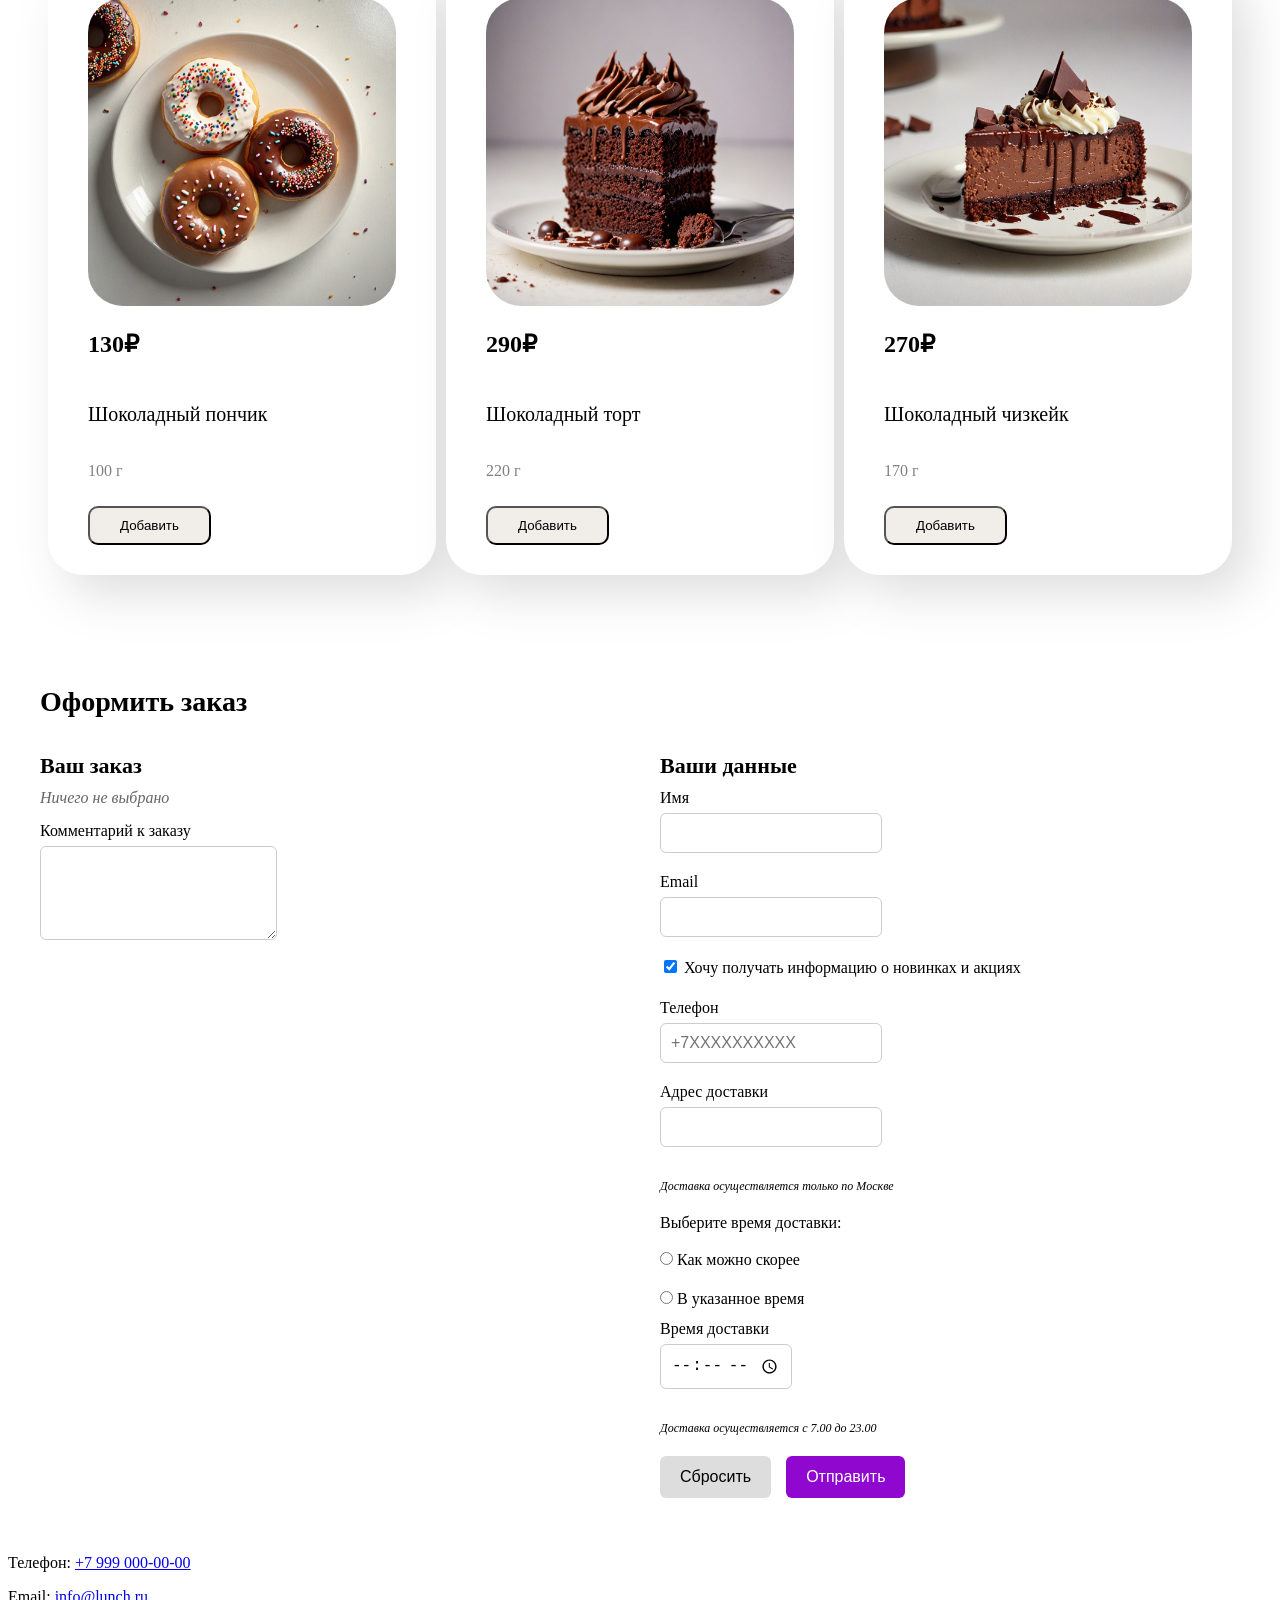
==== commit ab709bee: "сделала лр5" ====
--- a/lunch.html
+++ b/lunch.html
@@ -23,18 +23,72 @@
     <main>
       <section class="product-section" data-category="soup">
         <h2>Выберите суп</h2>
-        <div class="products-grid"></div>
-      </section>
+      
+        <div class="filters">
+          <button class="filter-btn" data-kind="fish">Рыбный</button>
+          <button class="filter-btn" data-kind="meat">Мясной</button>
+          <button class="filter-btn" data-kind="veg">Вегетарианский</button>
+          <button class="filter-btn" data-kind="all">Все</button>
+        </div>
+      
+        <div class="products-grid"></div>
+      </section>
+      
       
       <section class="product-section" data-category="main">
         <h2>Выберите главное блюдо</h2>
-        <div class="products-grid"></div>
-      </section>
-      
+      
+        <div class="filters">
+          <button class="filter-btn" data-kind="fish">Рыбное</button>
+          <button class="filter-btn" data-kind="meat">Мясное</button>
+          <button class="filter-btn" data-kind="veg">Вегетарианское</button>
+          <button class="filter-btn" data-kind="all">Все</button>
+        </div>
+      
+        <div class="products-grid"></div>
+      </section>
+      
+
+      <section class="product-section" data-category="salad">
+        <h2>Выберите салат или стартер</h2>
+      
+        <div class="filters">
+          <button class="filter-btn" data-kind="veg">Вегетарианский</button>
+          <button class="filter-btn" data-kind="meat">Мясной</button>
+          <button class="filter-btn" data-kind="fish">Рыбный</button>
+          <button class="filter-btn" data-kind="all">Все</button>
+        </div>
+      
+        <div class="products-grid"></div>
+      </section>
+      
+
       <section class="product-section" data-category="drink">
         <h2>Выберите напиток</h2>
-        <div class="products-grid"></div>
-      </section>
+      
+        <div class="filters">
+          <button class="filter-btn" data-kind="cold">Холодный</button>
+          <button class="filter-btn" data-kind="hot">Горячий</button>
+          <button class="filter-btn" data-kind="all">Все</button>
+        </div>
+      
+        <div class="products-grid"></div>
+      </section>
+      
+      
+      <section class="product-section" data-category="dessert">
+        <h2>Выберите десерт</h2>
+      
+        <div class="filters">
+          <button class="filter-btn" data-kind="small">Маленькая порция</button>
+          <button class="filter-btn" data-kind="medium">Средняя порция</button>
+          <button class="filter-btn" data-kind="large">Большая порция</button>
+          <button class="filter-btn" data-kind="all">Все</button>
+        </div>
+      
+        <div class="products-grid"></div>
+      </section>
+      
     </main>
 
     <section class="order-section">
@@ -44,18 +98,42 @@
     
         <div class="order-column">
           <h3>Ваш заказ</h3>
-
+        
           <div id="nothing-selected" class="selected-empty">Ничего не выбрано</div>
         
-          <div id="selected-soup" class="selected-block"><h3>Суп:</h3> <span>Суп не выбран</span></div>
-          <div id="selected-main" class="selected-block"><h3>Главное блюдо:</h3> <span>Блюдо не выбрано</span></div>
-          <div id="selected-drink" class="selected-block"><h3>Напиток:</h3>  <span>Напиток не выбран</span></div>
-        
-          <p id="total-price" class="total-price">Итого: <span id="total">0</span> ₽</p>
-    
+          <div id="selected-soup" class="selected-block">
+            <h3>Суп:</h3> 
+            <span>Суп не выбран</span>
+          </div>
+        
+          <div id="selected-main" class="selected-block">
+            <h3>Главное блюдо:</h3> 
+            <span>Блюдо не выбрано</span>
+          </div>
+        
+          <div id="selected-salad" class="selected-block">
+            <h3>Салат / стартер:</h3> 
+            <span>Салат не выбран</span>
+          </div>
+        
+          <div id="selected-drink" class="selected-block">
+            <h3>Напиток:</h3>  
+            <span>Напиток не выбран</span>
+          </div>
+        
+          <div id="selected-dessert" class="selected-block">
+            <h3>Десерт:</h3>  
+            <span>Десерт не выбран</span>
+          </div>
+        
+          <p id="total-price" class="total-price">
+            Итого: <span id="total">0</span> ₽
+          </p>
+        
           <label for="comment">Комментарий к заказу</label>
           <textarea id="comment" name="comment" rows="4"></textarea>
         </div>
+        
     
         <div class="order-column">
           <h3>Ваши данные</h3>
@@ -119,6 +197,7 @@
   </div>
   <script src="./scripts/data.js"></script>
   <script src="./scripts/render.js"></script>
+  <script src="./scripts/filters.js"></script>
   <script src="./scripts/order.js"></script>
 </body>
 </html>
--- a/lunch.css
+++ b/lunch.css
@@ -1,3 +1,33 @@
+.filters {
+  display: flex;
+  gap: 10px;
+  margin: 15px 0 20px;
+  flex-wrap: wrap;
+}
+
+.filter-btn {
+  padding: 6px 14px;
+  border: 1px solid #ccc;
+  background: #f7f7f7;
+  border-radius: 6px;
+  cursor: pointer;
+  font-size: 14px;
+  transition: 0.2s;
+}
+
+.filter-btn:hover {
+  background: #eaeaea;
+}
+
+.filter-btn.active {
+  background: #9007cf;
+  color: white;
+  border-color: #9007cf;
+  font-weight: bold;
+}
+
+
+
 .selected-block {
   display: none;
 }
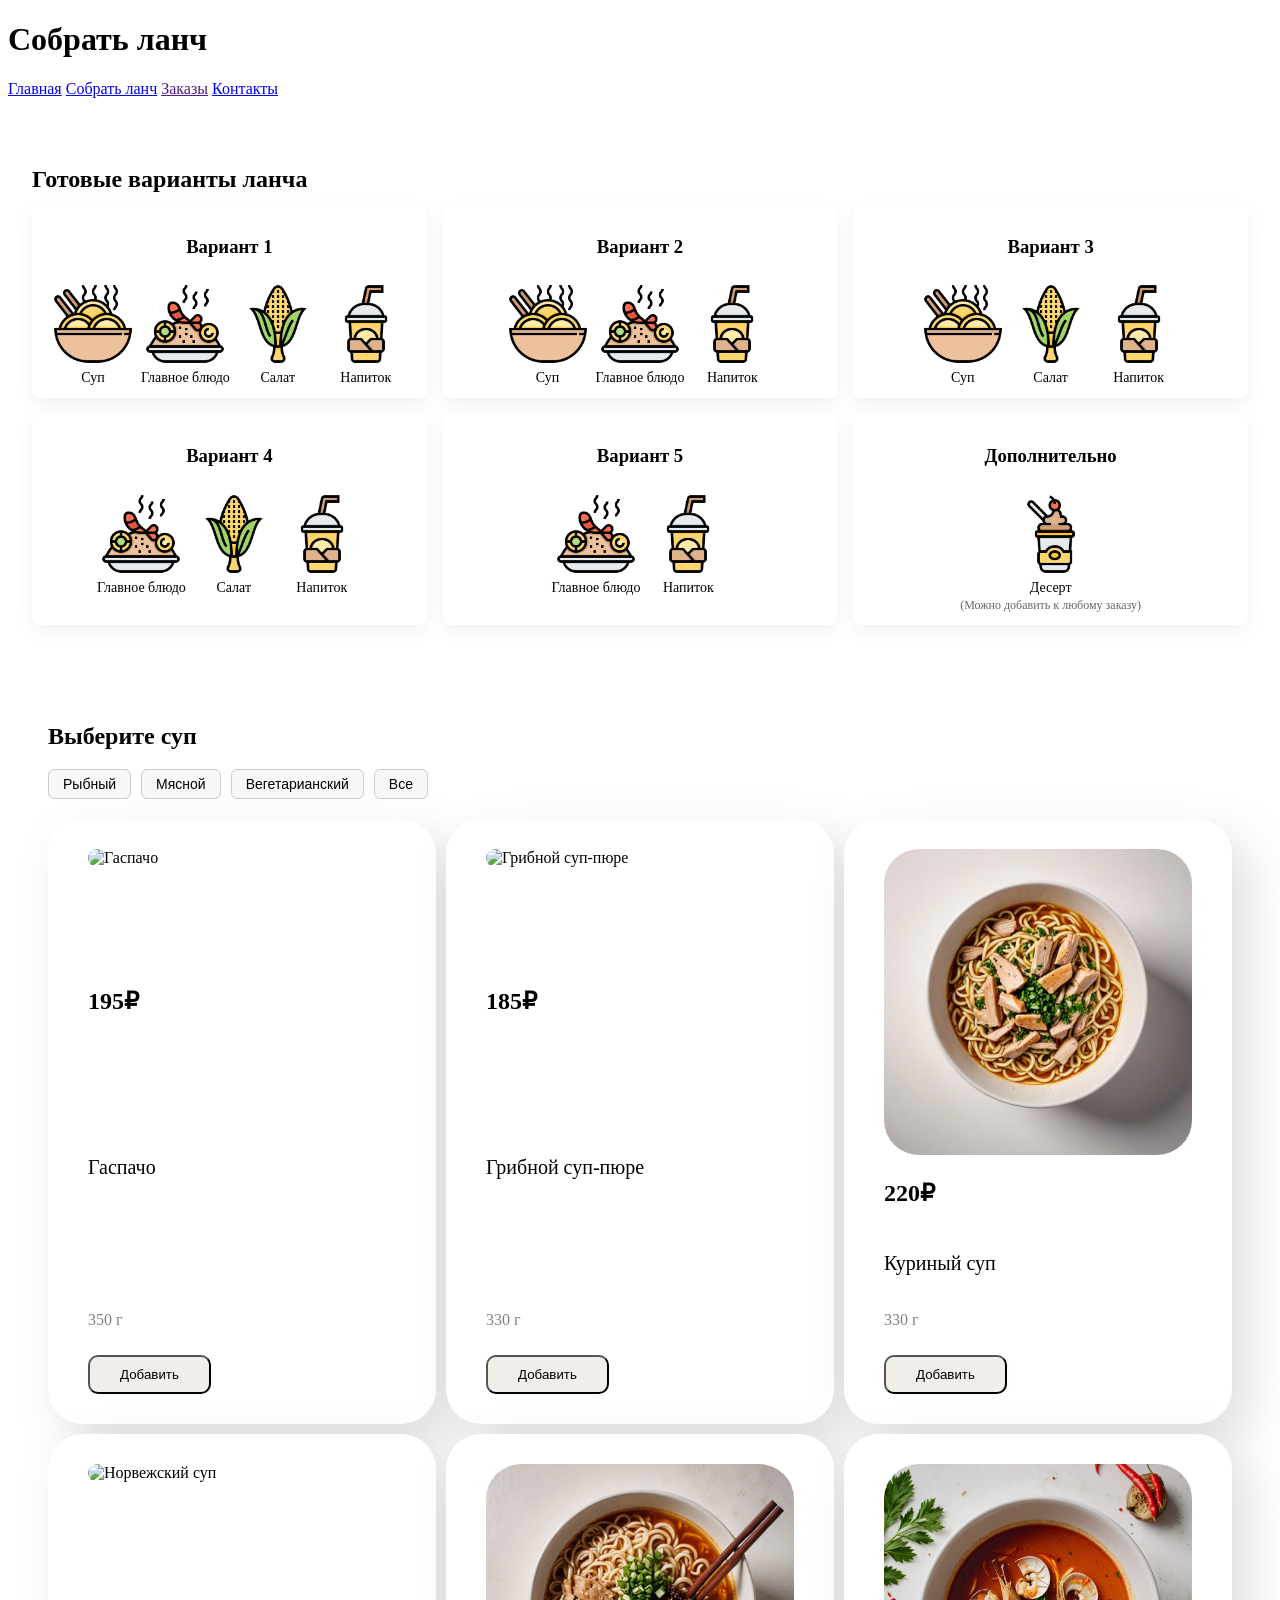
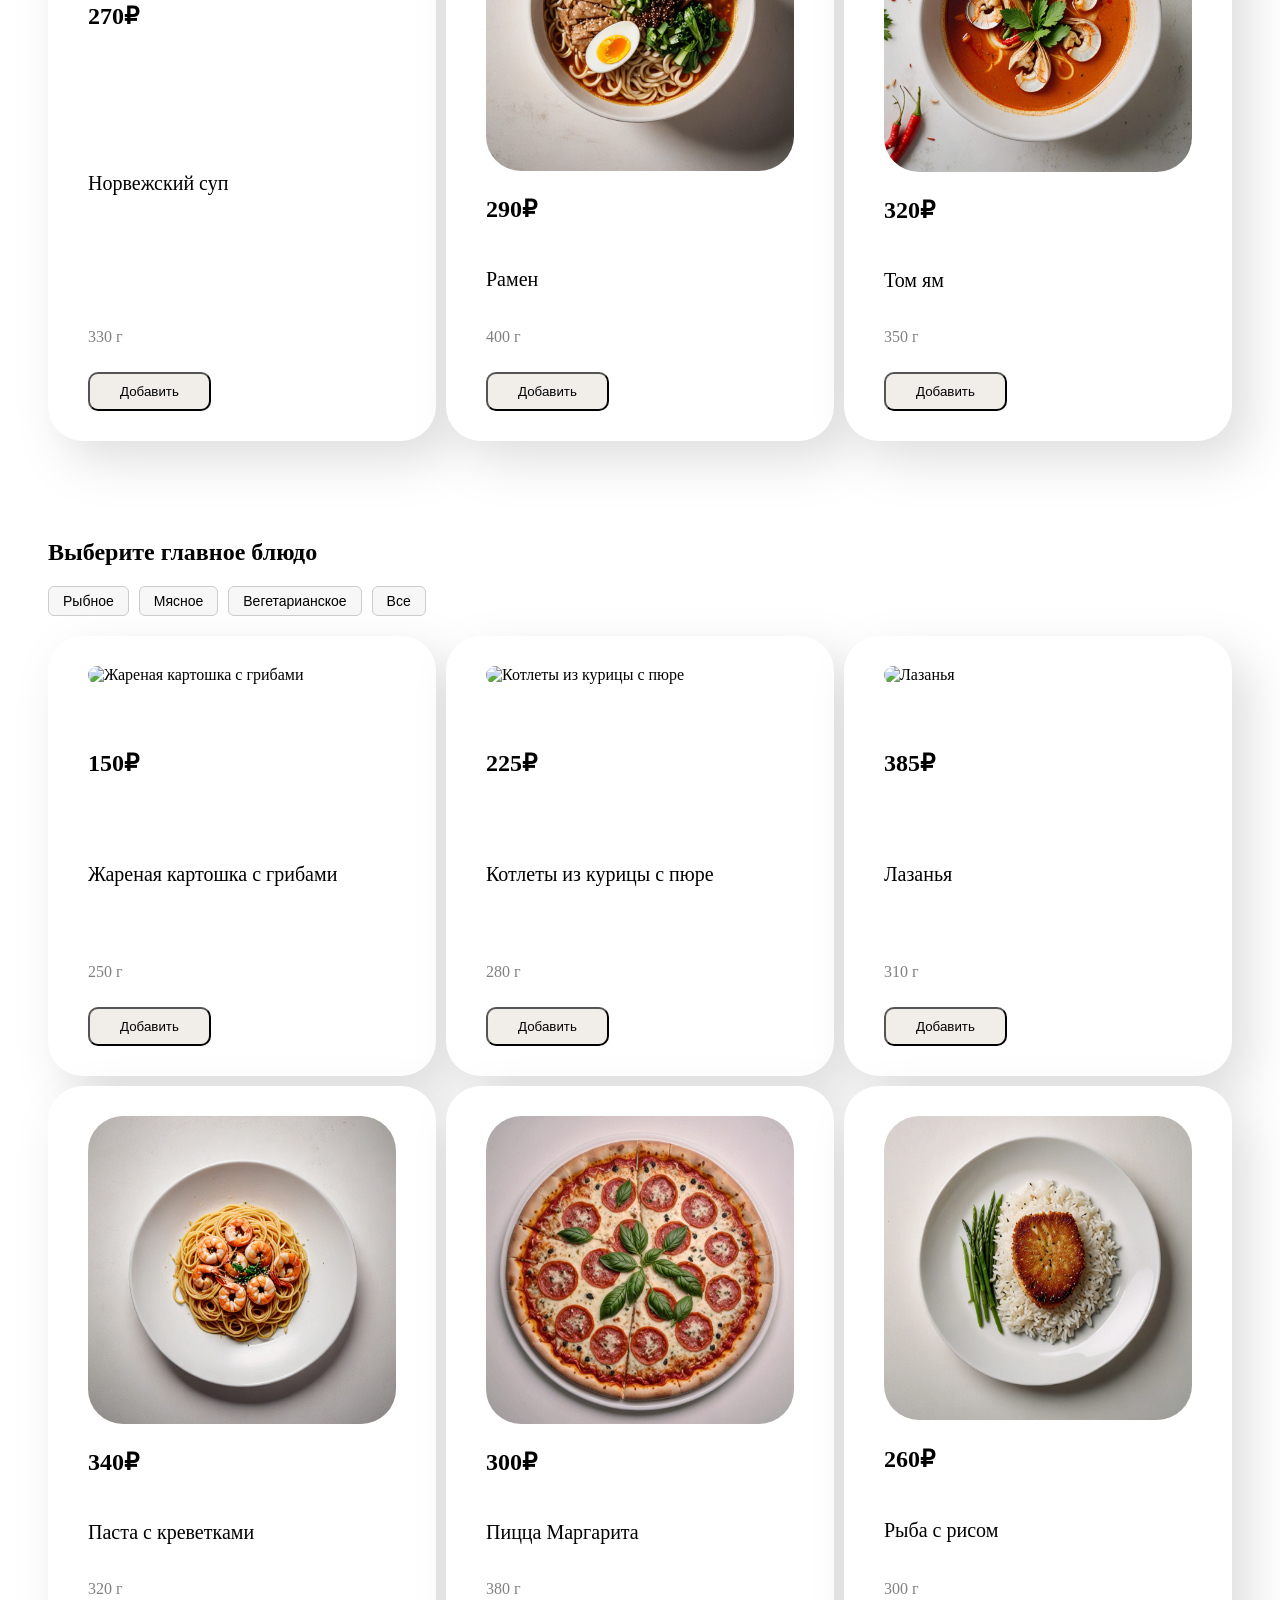
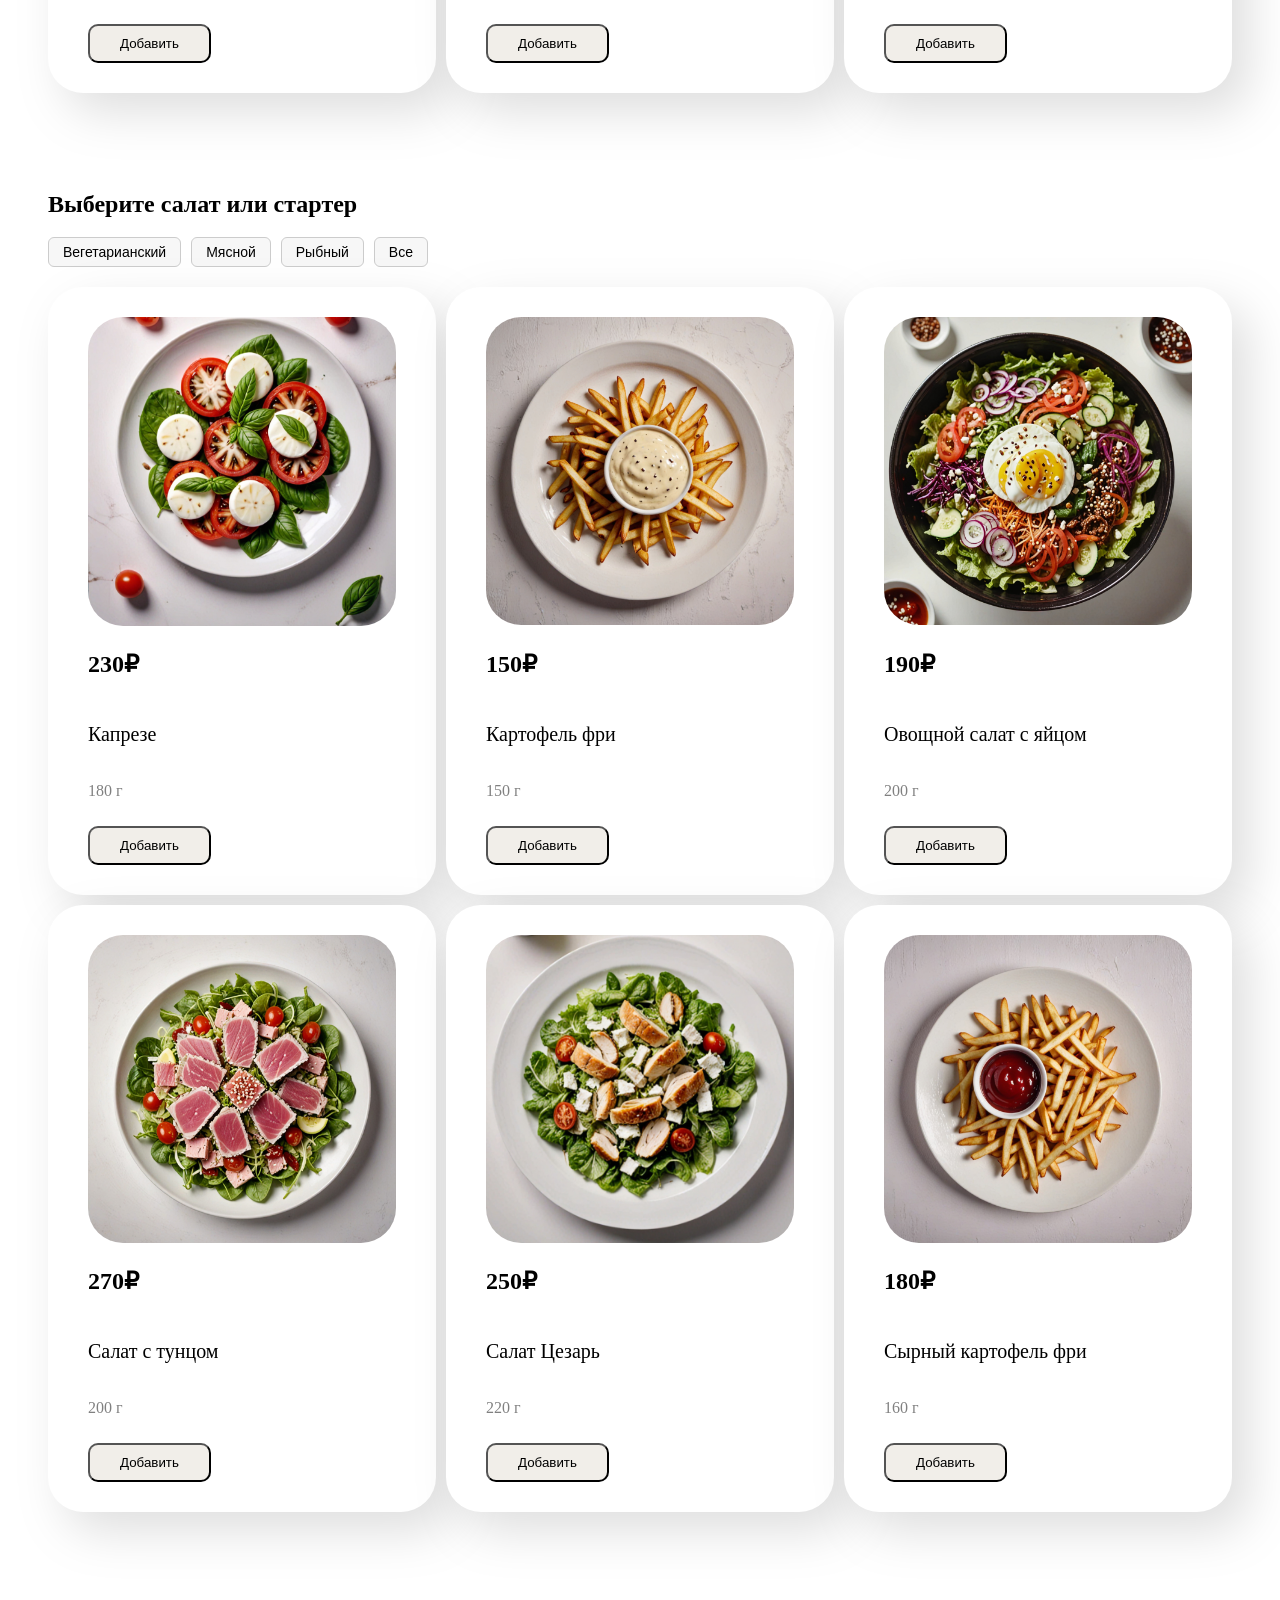
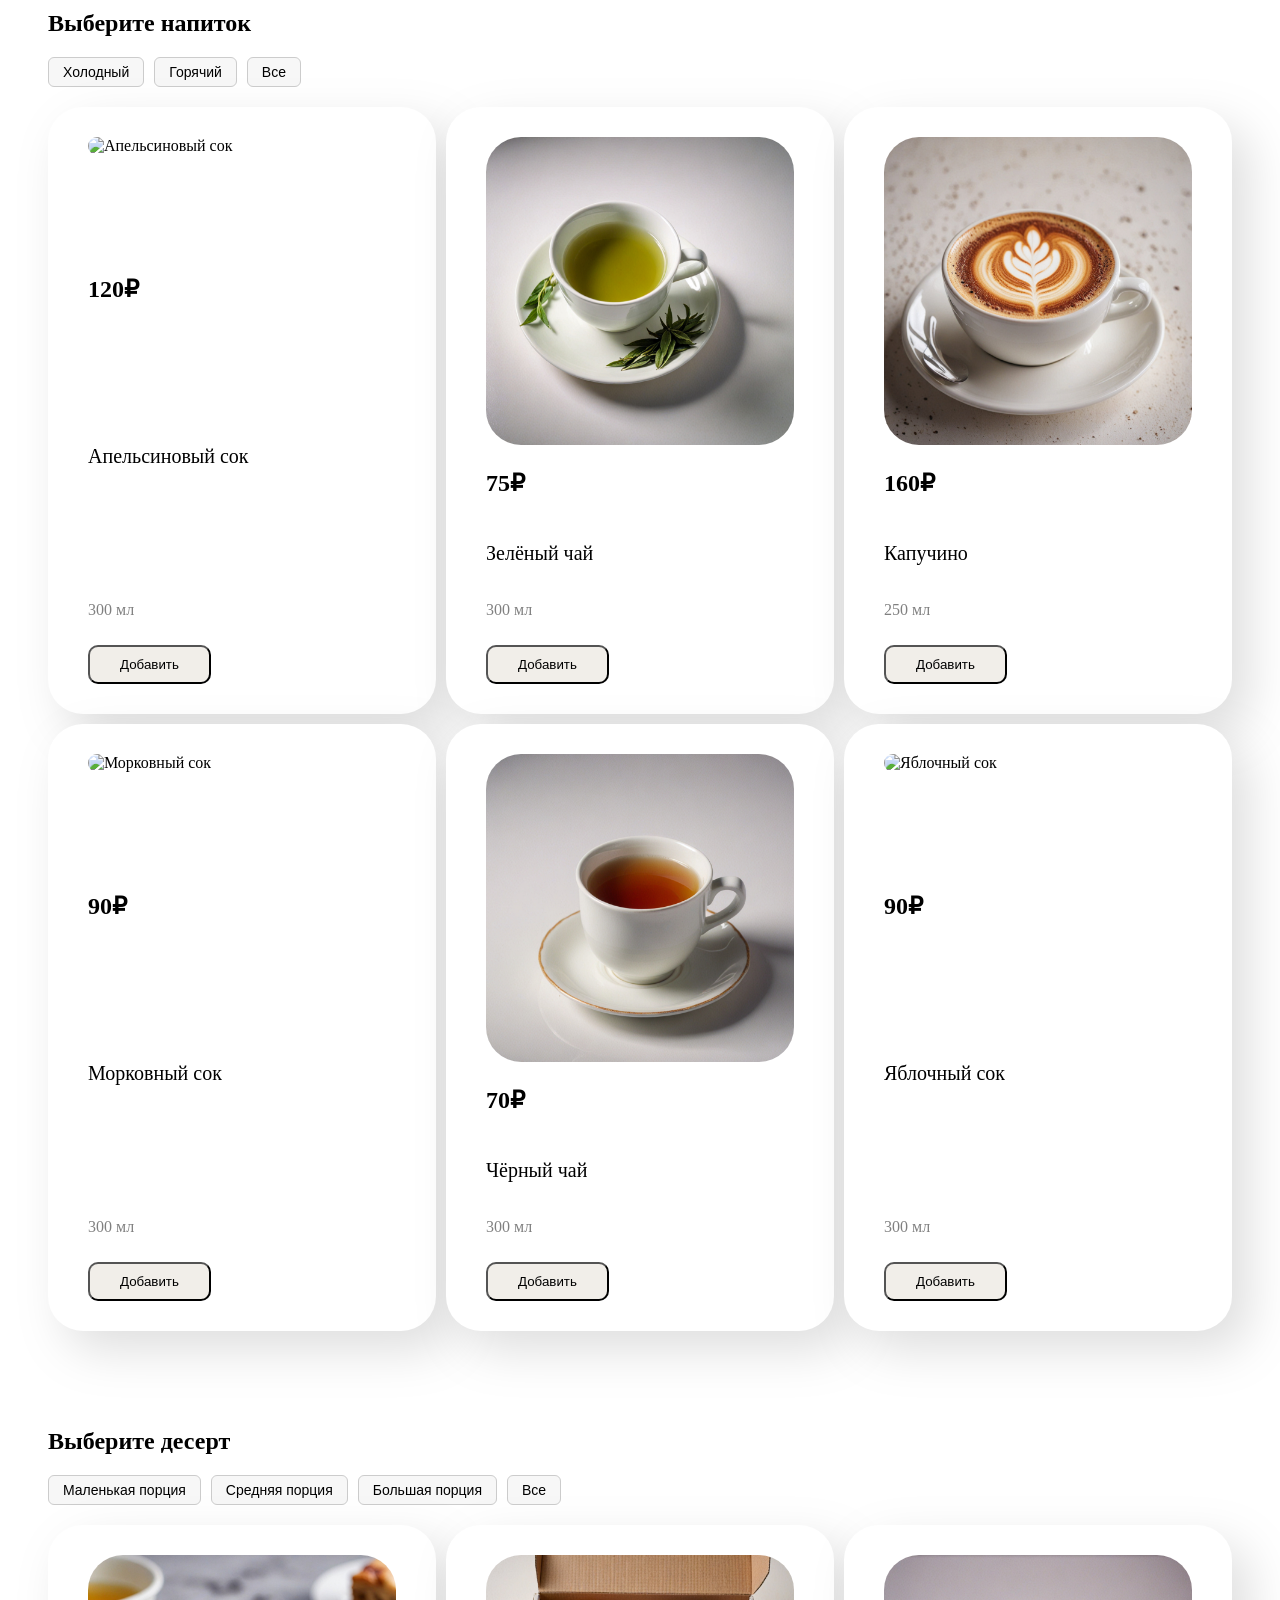
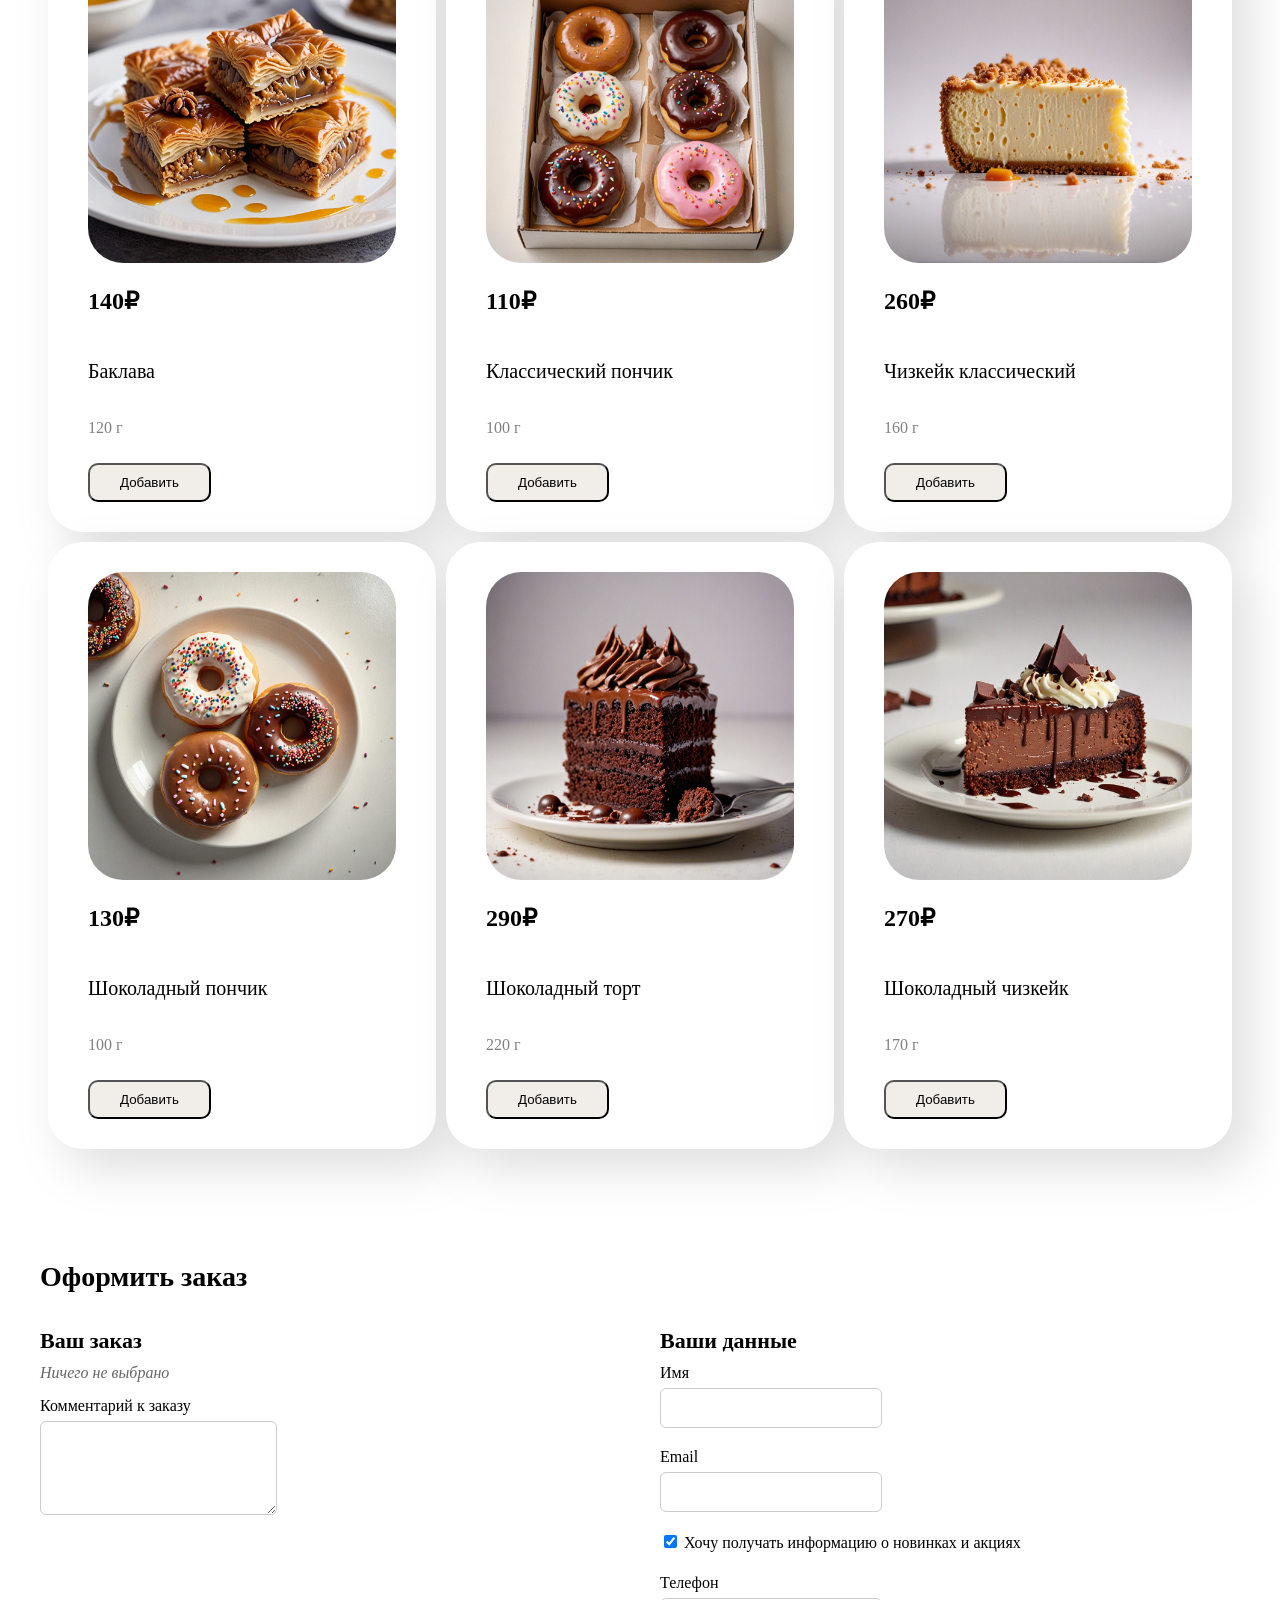
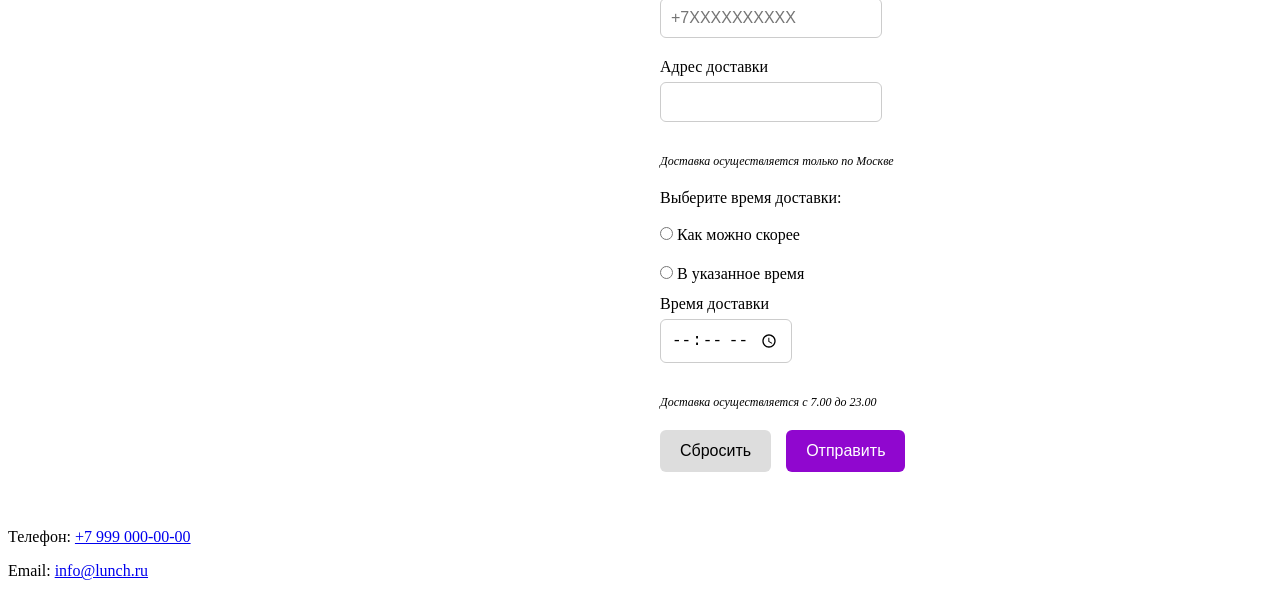
==== commit 3faca9bd: "сделала лр6" ====
--- a/lunch.html
+++ b/lunch.html
@@ -20,7 +20,72 @@
       </nav>
     </header>
 
+
     <main>
+      <section class="variants-section">
+        <h2>Готовые варианты ланча</h2>
+      
+        <div class="variants-grid">
+          <article class="variant-card" data-variant="1">
+            <h3>Вариант 1</h3>
+            <div class="variant-items">
+              <div class="dish"><img src="./src/icons/soup.png" alt="Суп"><span>Суп</span></div>
+              <div class="dish"><img src="./src/icons/main.png" alt="Главное блюдо"><span>Главное блюдо</span></div>
+              <div class="dish"><img src="./src/icons/salad.png" alt="Салат"><span>Салат</span></div>
+              <div class="dish"><img src="./src/icons/drink.png" alt="Напиток"><span>Напиток</span></div>
+            </div>
+          </article>
+      
+          <article class="variant-card" data-variant="2">
+            <h3>Вариант 2</h3>
+            <div class="variant-items">
+              <div class="dish"><img src="./src/icons/soup.png" alt="Суп"><span>Суп</span></div>
+              <div class="dish"><img src="./src/icons/main.png" alt="Главное блюдо"><span>Главное блюдо</span></div>
+              <div class="dish"><img src="./src/icons/drink.png" alt="Напиток"><span>Напиток</span></div>
+            </div>
+          </article>
+      
+          <article class="variant-card" data-variant="3">
+            <h3>Вариант 3</h3>
+            <div class="variant-items">
+              <div class="dish"><img src="./src/icons/soup.png" alt="Суп"><span>Суп</span></div>
+              <div class="dish"><img src="./src/icons/salad.png" alt="Салат"><span>Салат</span></div>
+              <div class="dish"><img src="./src/icons/drink.png" alt="Напиток"><span>Напиток</span></div>
+            </div>
+          </article>
+      
+          <article class="variant-card" data-variant="4">
+            <h3>Вариант 4</h3>
+            <div class="variant-items">
+              <div class="dish"><img src="./src/icons/main.png" alt="Главное блюдо"><span>Главное блюдо</span></div>
+              <div class="dish"><img src="./src/icons/salad.png" alt="Салат"><span>Салат</span></div>
+              <div class="dish"><img src="./src/icons/drink.png" alt="Напиток"><span>Напиток</span></div>
+            </div>
+          </article>
+      
+          <article class="variant-card" data-variant="5">
+            <h3>Вариант 5</h3>
+            <div class="variant-items">
+              <div class="dish"><img src="./src/icons/main.png" alt="Главное блюдо"><span>Главное блюдо</span></div>
+              <div class="dish"><img src="./src/icons/drink.png" alt="Напиток"><span>Напиток</span></div>
+            </div>
+          </article>
+
+          <article class="variant-card dessert-card">
+            <h3>Дополнительно</h3>
+            <div class="variant-items">
+              <div class="dish dessert-note">
+                <img src="./src/icons/desert.png" alt="Десерт">
+                <span>Десерт</span>
+                <small>(Можно добавить к любому заказу)</small>
+              </div>
+            </div>
+          </article>
+          
+          </div>
+        </section>
+
+      
       <section class="product-section" data-category="soup">
         <h2>Выберите суп</h2>
       
--- a/lunch.css
+++ b/lunch.css
@@ -1,3 +1,171 @@
+
+.variant-items .dish span {
+  font-size: 14px;
+  font-weight: normal;
+  color: #000;
+}
+
+.variant-items .dish.dessert-note small {
+  font-size: 12px;
+  color: #666;
+  margin-top: 2px;
+  display: block;
+  text-align: center;
+}
+
+
+.variant-card h3 {
+  text-align: center;
+}
+
+
+.variants-section {
+  padding: 24px;
+  margin: 24px 0;
+}
+.variants-section h2 {
+  margin-bottom: 12px;
+}
+
+.variants-grid {
+  display: grid;
+  grid-template-columns: repeat(3, 1fr);
+  gap: 16px;
+}
+
+.variant-card {
+  background: #fff;
+  border-radius: 8px;
+  padding: 12px;
+  box-shadow: 0 6px 18px rgba(0,0,0,0.06);
+  display: flex;
+  flex-direction: column;
+  gap: 8px;
+}
+
+.variant-items {
+  display: flex;
+  flex-direction: row;
+  justify-content: center; 
+  gap: 8px;
+}
+
+.variant-items .dish {
+  display: flex;
+  flex-direction: column;
+  align-items: center;
+  text-align: center;
+  font-size: 14px;
+}
+
+.variant-items .dish img {
+  width: 100%;
+  max-width: 120px;
+  height: 80px;
+  object-fit: contain;
+  border-radius: 6px;
+  transition: transform 180ms ease;
+  will-change: transform;
+  margin-bottom: 6px;
+}
+
+.variant-items .dish img:hover {
+  transform: translateY(-6px) scale(1.05);
+}
+
+.dessert-note img {
+  width: 100%;
+  max-width: 120px;
+  height: 80px;
+  object-fit: contain;
+  border-radius: 6px;
+  transition: transform 180ms ease;
+  will-change: transform;
+  margin-bottom: 6px;
+}
+
+.dessert-note img:hover{
+  transform: translateY(-6px) scale(1.05);
+}
+
+.variant-items .dessert-note {
+  font-size: 12px;
+  color: #666;
+}
+
+@media (max-width: 900px) {
+  .variants-grid {
+    grid-template-columns: repeat(2, 1fr);
+  }
+}
+@media (max-width: 600px) {
+  .variants-grid {
+    grid-template-columns: 1fr;
+  }
+}
+
+/* затемнение фона */
+.notification-overlay {
+  position: fixed;
+  inset: 0;
+  background: rgba(0, 0, 0, 0.4);
+  z-index: 10000;
+
+  display: flex;
+  align-items: center;
+  justify-content: center;
+}
+
+/* окно уведомления */
+.notification {
+  background: #fff;
+  padding: 20px 22px;
+  border-radius: 10px;
+  box-shadow: 0 14px 40px rgba(0,0,0,0.25);
+  max-width: 420px;
+  width: 90%;
+  text-align: center;
+}
+
+/* иконка */
+.notification img {
+  width: 80px;
+  height: 80px;
+  object-fit: contain;
+  display: block;
+  margin: 0 auto 12px;
+}
+
+/* текст */
+.notification p {
+  margin: 0 0 16px;
+  color: #444;
+  font-size: 16px;
+}
+
+/* кнопка */
+.notification button {
+  display: inline-block;
+  padding: 8px 18px;
+  border-radius: 8px;
+  border: 2px solid #9007cf;
+  background: #9007cf;
+  color: #fff;
+  cursor: pointer;
+  font-weight: 600;
+  transition: background-color 150ms, color 150ms;
+}
+
+/* hover */
+.notification button:hover {
+  background: #fff;
+  color: #9007cf;
+}
+
+
+
+
+
 .filters {
   display: flex;
   gap: 10px;
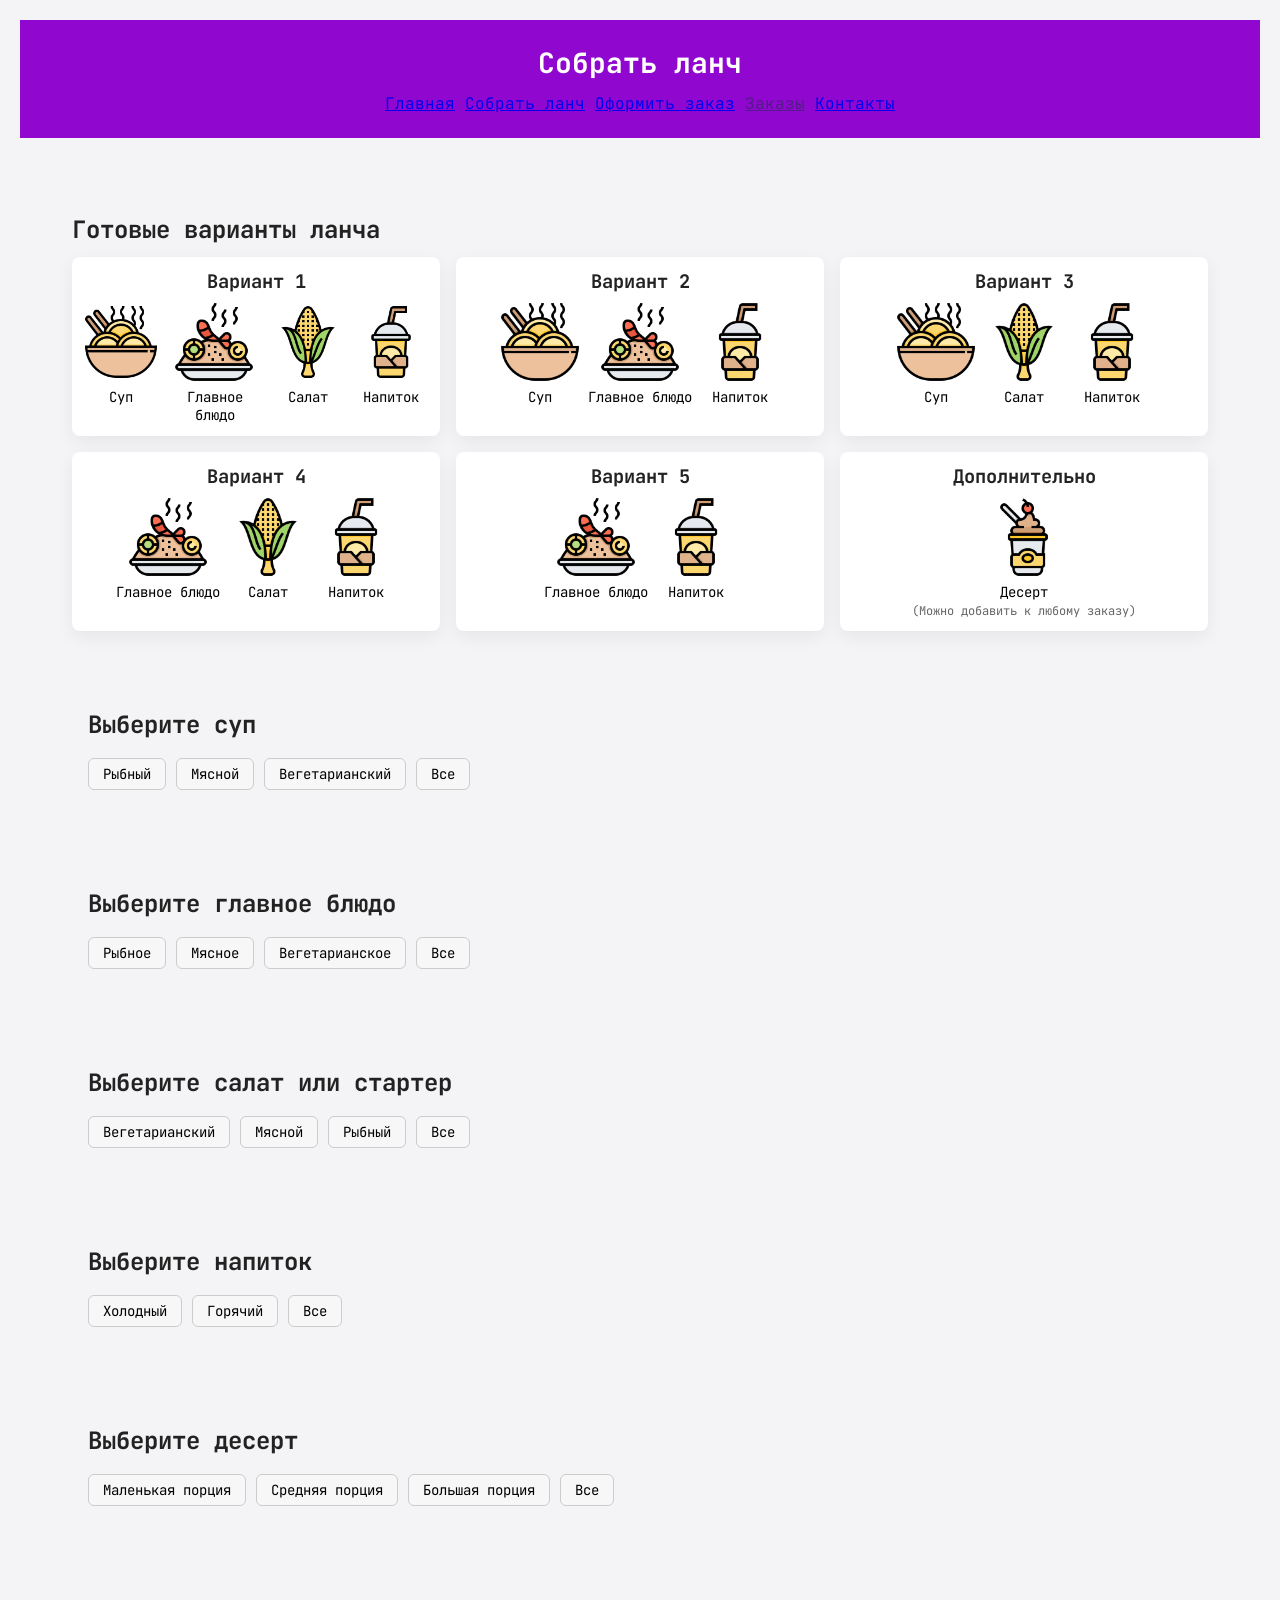
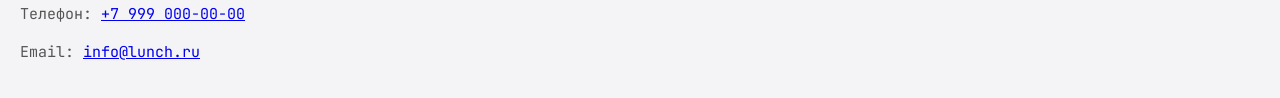
==== commit 0eaaa20e: "сделала лр8" ====
--- a/lunch.html
+++ b/lunch.html
@@ -15,6 +15,7 @@
       <nav class="main-nav">
         <a href="index.html">Главная</a>
         <a href="lunch.html" id="active">Собрать ланч</a>
+        <a href="order.html">Оформить заказ</a>
         <a href="">Заказы</a>
         <a href="#contacts">Контакты</a>
       </nav>
@@ -100,7 +101,7 @@
       </section>
       
       
-      <section class="product-section" data-category="main">
+      <section class="product-section" data-category="main-course">
         <h2>Выберите главное блюдо</h2>
       
         <div class="filters">
@@ -155,104 +156,6 @@
       </section>
       
     </main>
-
-    <section class="order-section">
-      <h2 class="order-title">Оформить заказ</h2>
-
-      <form action="https://httpbin.org/post" method="post" class="order-form">
-    
-        <div class="order-column">
-          <h3>Ваш заказ</h3>
-        
-          <div id="nothing-selected" class="selected-empty">Ничего не выбрано</div>
-        
-          <div id="selected-soup" class="selected-block">
-            <h3>Суп:</h3> 
-            <span>Суп не выбран</span>
-          </div>
-        
-          <div id="selected-main" class="selected-block">
-            <h3>Главное блюдо:</h3> 
-            <span>Блюдо не выбрано</span>
-          </div>
-        
-          <div id="selected-salad" class="selected-block">
-            <h3>Салат / стартер:</h3> 
-            <span>Салат не выбран</span>
-          </div>
-        
-          <div id="selected-drink" class="selected-block">
-            <h3>Напиток:</h3>  
-            <span>Напиток не выбран</span>
-          </div>
-        
-          <div id="selected-dessert" class="selected-block">
-            <h3>Десерт:</h3>  
-            <span>Десерт не выбран</span>
-          </div>
-        
-          <p id="total-price" class="total-price">
-            Итого: <span id="total">0</span> ₽
-          </p>
-        
-          <label for="comment">Комментарий к заказу</label>
-          <textarea id="comment" name="comment" rows="4"></textarea>
-        </div>
-        
-    
-        <div class="order-column">
-          <h3>Ваши данные</h3>
-    
-          <label for="name">Имя</label>
-          <input id="name" name="name" type="text" required>
-    
-          <label for="email">Email</label>
-          <input id="email" name="email" type="email" required>
-    
-          <label class="checkbox-label">
-            <input type="checkbox" name="subscribe" checked>
-            Хочу получать информацию о новинках и акциях
-          </label>
-    
-          <label for="phone">Телефон</label>
-          <input id="phone" name="phone" type="tel" required pattern="^\+7\d{10}$" placeholder="+7XXXXXXXXXX" title="Введите номер в формате +7XXXXXXXXXX или 8XXXXXXXXXX">
-    
-          <label for="address">Адрес доставки</label>
-          <input id="address" name="address" type="text" required>
-          <p class="constraint">Доставка осуществляется только по Москве</p>
-          
-          <p class="radio-title">Выберите время доставки:</p>
-          <label class="radio-row">
-            <input type="radio" name="delivery" value="fast">
-            <span>Как можно скорее</span>
-          </label>
-          
-          <label class="radio-row">
-            <input type="radio" name="delivery" value="exact">
-            <span>В указанное время</span>
-          </label>
-          
-          
-    
-          <label for="time">Время доставки</label>
-          <input
-            id="time"
-            name="time"
-            type="time"
-            min="07:00"
-            max="23:00"
-            step="300"
-          >
-          <p class="constraint">Доставка осуществляется с 7.00 до 23.00</p>
-    
-          <div class="form-buttons">
-            <button type="reset" class="btn-reset">Сбросить</button>
-            <button type="submit" class="btn-submit">Отправить</button>
-          </div>
-        </div>
-    
-      </form>
-    </section>
     
 
     <footer id="contacts">
@@ -260,9 +163,9 @@
       <p>Email: <a href="mailto:info@lunch.ru">info@lunch.ru</a></p>
   </footer>
   </div>
-  <script src="./scripts/data.js"></script>
+  <script src="./scripts/storage.js"></script>
   <script src="./scripts/render.js"></script>
   <script src="./scripts/filters.js"></script>
-  <script src="./scripts/order.js"></script>
+  <script src="./scripts/lunch-order-panel.js"></script>
 </body>
 </html>
--- a/style.css
+++ b/style.css
@@ -0,0 +1,309 @@
+@import url('https://fonts.googleapis.com/css2?family=JetBrains+Mono:wght@400;600;700&display=swap');
+
+* {
+    margin: 0;
+    padding: 0;
+    box-sizing: border-box;
+    font-family: 'JetBrains Mono', monospace;
+}
+
+.answer-form {
+    display: flex;
+    gap: 12px;
+    justify-content: center;
+    margin-top: 20px;
+}
+
+.answer-form input {
+    padding: 12px;
+    font-size: 18px;
+    border-radius: 10px;
+    border: 2px solid #ccc;
+    width: 200px;
+    text-align: center;
+}
+
+.answer-form input:focus {
+    outline: none;
+    border-color: #9007cf;
+}
+
+
+body {
+    background: #f4f4f6;
+    min-height: 100vh;
+    display: flex;
+    justify-content: center;
+    align-items: center;
+    padding: 20px;
+    color: #222;
+}
+
+.game-container {
+    background: #fff;
+    border-radius: 16px;
+    width: 100%;
+    max-width: 820px;
+    box-shadow: 0 10px 25px rgba(0,0,0,0.08);
+    overflow: hidden;
+}
+
+/* ---------- HEADER ---------- */
+
+header {
+    background: #9007cf;
+    color: #fff;
+    padding: 24px;
+    text-align: center;
+}
+
+h1 {
+    font-size: 28px;
+    margin-bottom: 12px;
+}
+
+.game-info {
+    background: rgba(255,255,255,0.15);
+    border-radius: 10px;
+    padding: 14px;
+}
+
+.stats {
+    display: flex;
+    justify-content: space-between;
+    flex-wrap: wrap;
+}
+
+.stat {
+    display: flex;
+    flex-direction: column;
+    align-items: center;
+    min-width: 120px;
+}
+
+.stat-label {
+    font-size: 13px;
+    opacity: 0.9;
+    margin-bottom: 4px;
+}
+
+.stat-value {
+    font-size: 20px;
+    font-weight: 700;
+}
+
+.correct {
+    color: #e8ffea;
+}
+
+.incorrect {
+    color: #ffd6d6;
+}
+
+/* ---------- MAIN ---------- */
+
+main {
+    padding: 28px;
+}
+
+.screen {
+    display: none;
+    flex-direction: column;
+    align-items: center;
+    text-align: center;
+}
+
+.screen.active {
+    display: flex;
+}
+
+h2 {
+    color: #222;
+    margin-bottom: 18px;
+    font-size: 24px;
+}
+
+p {
+    color: #555;
+    font-size: 15px;
+    line-height: 1.6;
+    margin-bottom: 14px;
+}
+
+/* ---------- LEVEL INFO ---------- */
+
+.level-description {
+    background: #f6f6f8;
+    border-radius: 12px;
+    padding: 18px;
+    margin: 20px 0;
+    width: 100%;
+    text-align: left;
+}
+
+.level-description h3 {
+    margin-bottom: 10px;
+    color: #9007cf;
+}
+
+.level-description li {
+    margin-bottom: 6px;
+    font-size: 14px;
+}
+
+/* ---------- QUESTION ---------- */
+
+.question-container {
+    background: #f6f6f8;
+    border-radius: 14px;
+    padding: 26px;
+    width: 100%;
+    margin-bottom: 18px;
+}
+
+#question-text {
+    font-size: 26px;
+    font-weight: 600;
+    margin-bottom: 24px;
+}
+
+/* ---------- OPTIONS ---------- */
+
+.options-container {
+    display: grid;
+    grid-template-columns: repeat(2, 1fr);
+    gap: 14px;
+}
+
+.option {
+    background: #fff;
+    border: 2px solid #ddd;
+    border-radius: 10px;
+    padding: 14px;
+    font-size: 18px;
+    cursor: pointer;
+    transition: 0.2s;
+}
+
+.option:hover {
+    border-color: #9007cf;
+    background: #f3e9fb;
+}
+
+.option.correct-answer {
+    background: #e9f8ee;
+    border-color: #4CAF50;
+    color: #2e7d32;
+}
+
+.option.wrong-answer {
+    background: #fdeaea;
+    border-color: #F44336;
+    color: #c62828;
+}
+
+/* ---------- FEEDBACK ---------- */
+
+.feedback {
+    min-height: 50px;
+    margin: 16px 0;
+    padding: 12px;
+    border-radius: 10px;
+    width: 100%;
+    font-weight: 600;
+}
+
+.feedback.correct {
+    background: #e9f8ee;
+    color: #2e7d32;
+}
+
+.feedback.incorrect {
+    background: #fdeaea;
+    color: #c62828;
+}
+
+/* ---------- BUTTONS ---------- */
+
+.btn {
+    padding: 12px 26px;
+    font-size: 15px;
+    border-radius: 10px;
+    border: none;
+    cursor: pointer;
+    font-weight: 600;
+    transition: 0.2s;
+    min-width: 180px;
+}
+
+.btn-primary {
+    background: #9007cf;
+    color: #fff;
+}
+
+.btn-primary:hover {
+    background: #7a05b2;
+}
+
+.btn-secondary {
+    background: #ddd;
+}
+
+.btn-secondary:hover {
+    background: #ccc;
+}
+
+.btn-danger {
+    background: #f44336;
+    color: #fff;
+}
+
+.btn-danger:hover {
+    background: #d32f2f;
+}
+
+/* ---------- RESULT ---------- */
+
+.result-content,
+.congratulations,
+.final-stats {
+    background: #f6f6f8;
+    border-radius: 14px;
+    padding: 24px;
+    width: 100%;
+    margin-bottom: 18px;
+}
+
+.score-display {
+    display: flex;
+    justify-content: space-around;
+    flex-wrap: wrap;
+}
+
+.score-value,
+.percentage-value {
+    font-size: 36px;
+    font-weight: 700;
+    color: #9007cf;
+}
+
+.level-up-message {
+    background: #efe3f7;
+    color: #4a0072;
+    padding: 14px;
+    border-radius: 10px;
+    margin: 18px 0;
+    font-size: 16px;
+}
+
+
+@media (max-width: 768px) {
+    .options-container {
+        grid-template-columns: 1fr;
+    }
+
+    .btn {
+        width: 100%;
+        margin: 6px 0;
+    }
+}
--- a/lunch.css
+++ b/lunch.css
@@ -390,6 +390,7 @@
     }
 }
 
+
 @media (max-width: 600px){
     header h1 {
         text-align: center;
@@ -404,4 +405,43 @@
 
     .products-grid { grid-template-columns: 1fr; }
 
-}+}
+
+/* ===== Панель перехода к оформлению заказа ===== */
+.go-to-order-panel {
+    position: sticky;
+    bottom: 0;
+    background: #fff;
+    display: none;
+    justify-content: space-between;
+    align-items: center;
+    padding: 1rem;
+    border-top: 1px solid #ccc;
+    z-index: 100;
+    box-shadow: 0 -2px 10px rgba(0,0,0,0.1);
+}
+
+.go-to-order-panel span {
+    font-size: 18px;
+    font-weight: 600;
+}
+
+.go-to-order-panel .btn-go-to-order {
+    background: #9007cf;
+    color: white;
+    padding: 10px 20px;
+    text-decoration: none;
+    border-radius: 8px;
+    font-weight: 600;
+    transition: background-color 150ms;
+}
+
+.go-to-order-panel .btn-go-to-order:hover:not(.disabled) {
+    background: #7605a8;
+}
+
+.go-to-order-panel .btn-go-to-order.disabled {
+    background: #ccc;
+    cursor: not-allowed;
+    pointer-events: none;
+}
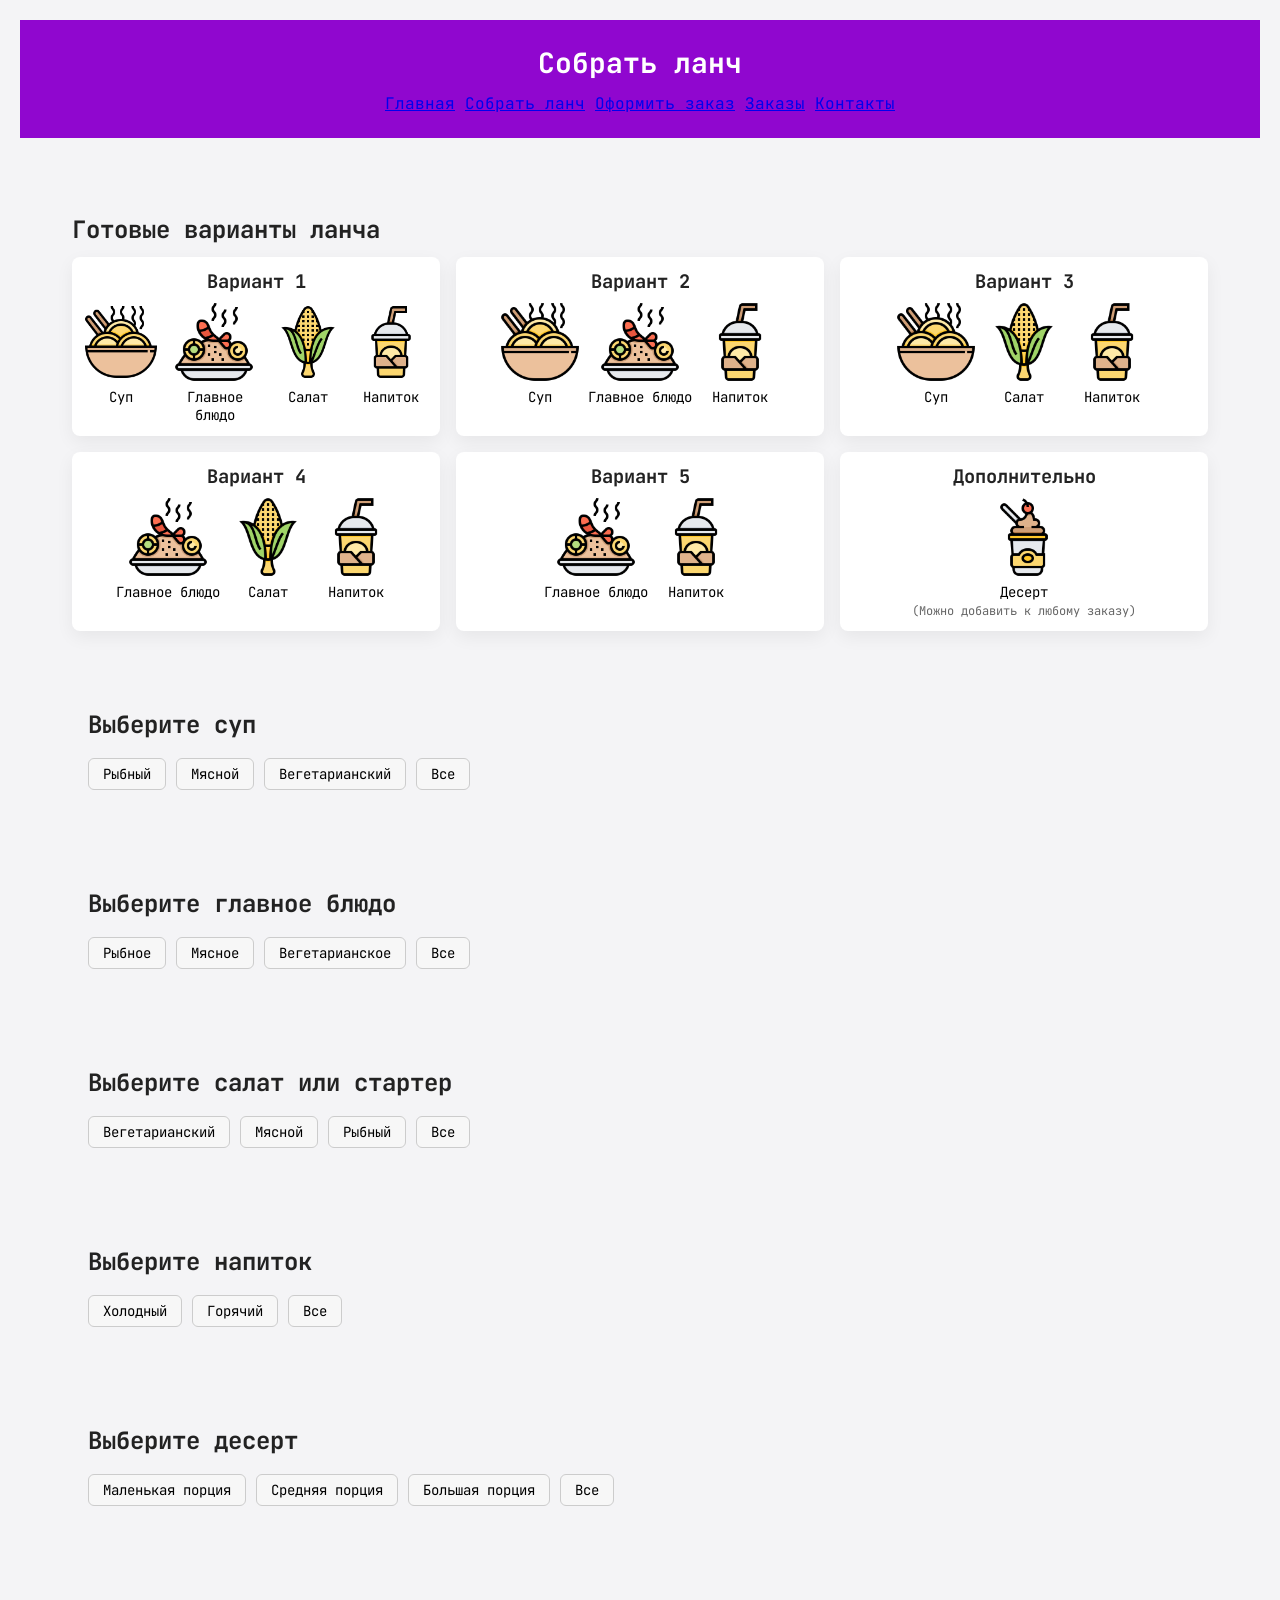
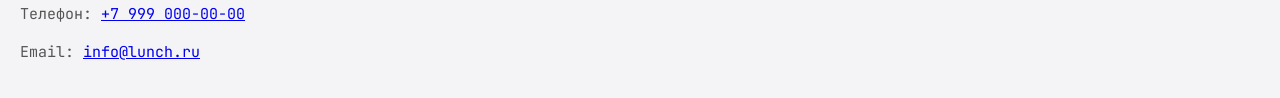
==== commit 8df9d3e3: "сделала лр9" ====
--- a/lunch.html
+++ b/lunch.html
@@ -16,7 +16,8 @@
         <a href="index.html">Главная</a>
         <a href="lunch.html" id="active">Собрать ланч</a>
         <a href="order.html">Оформить заказ</a>
-        <a href="">Заказы</a>
+
+        <a href="orders.html">Заказы</a>
         <a href="#contacts">Контакты</a>
       </nav>
     </header>
